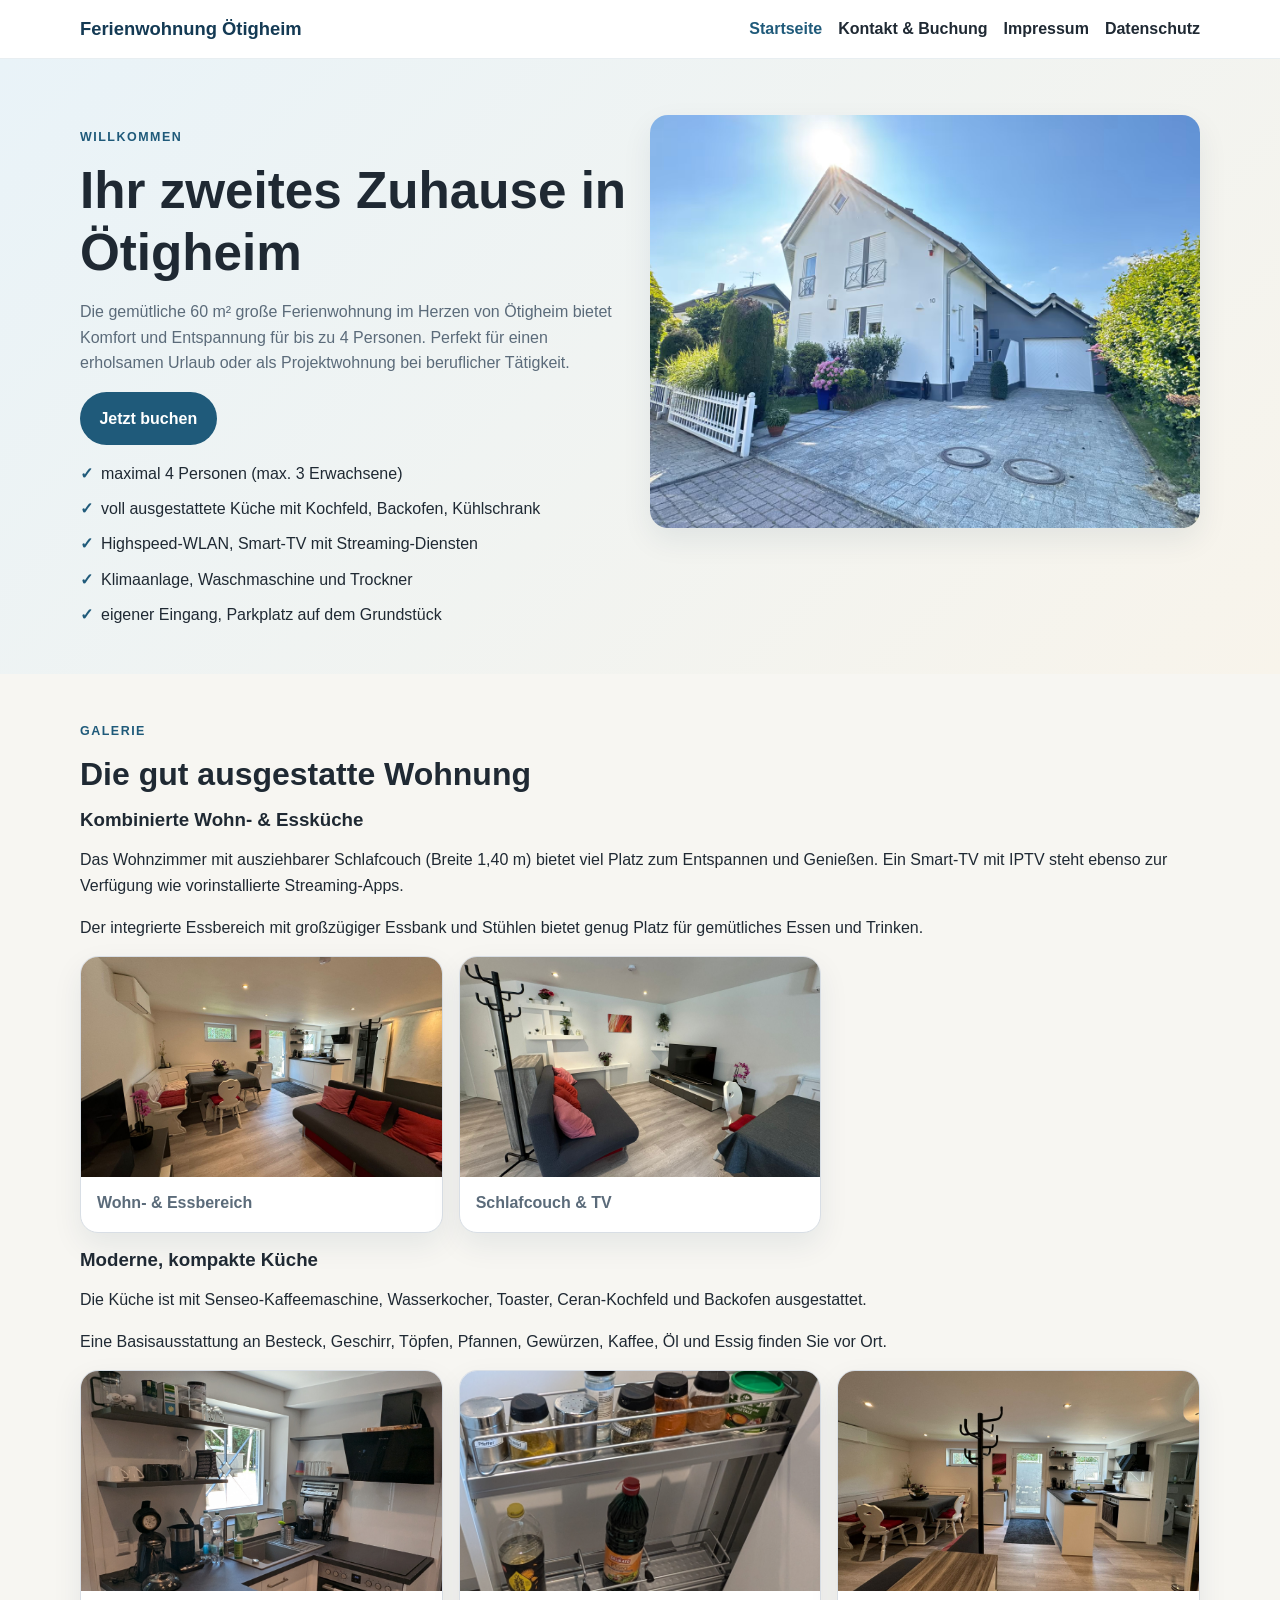
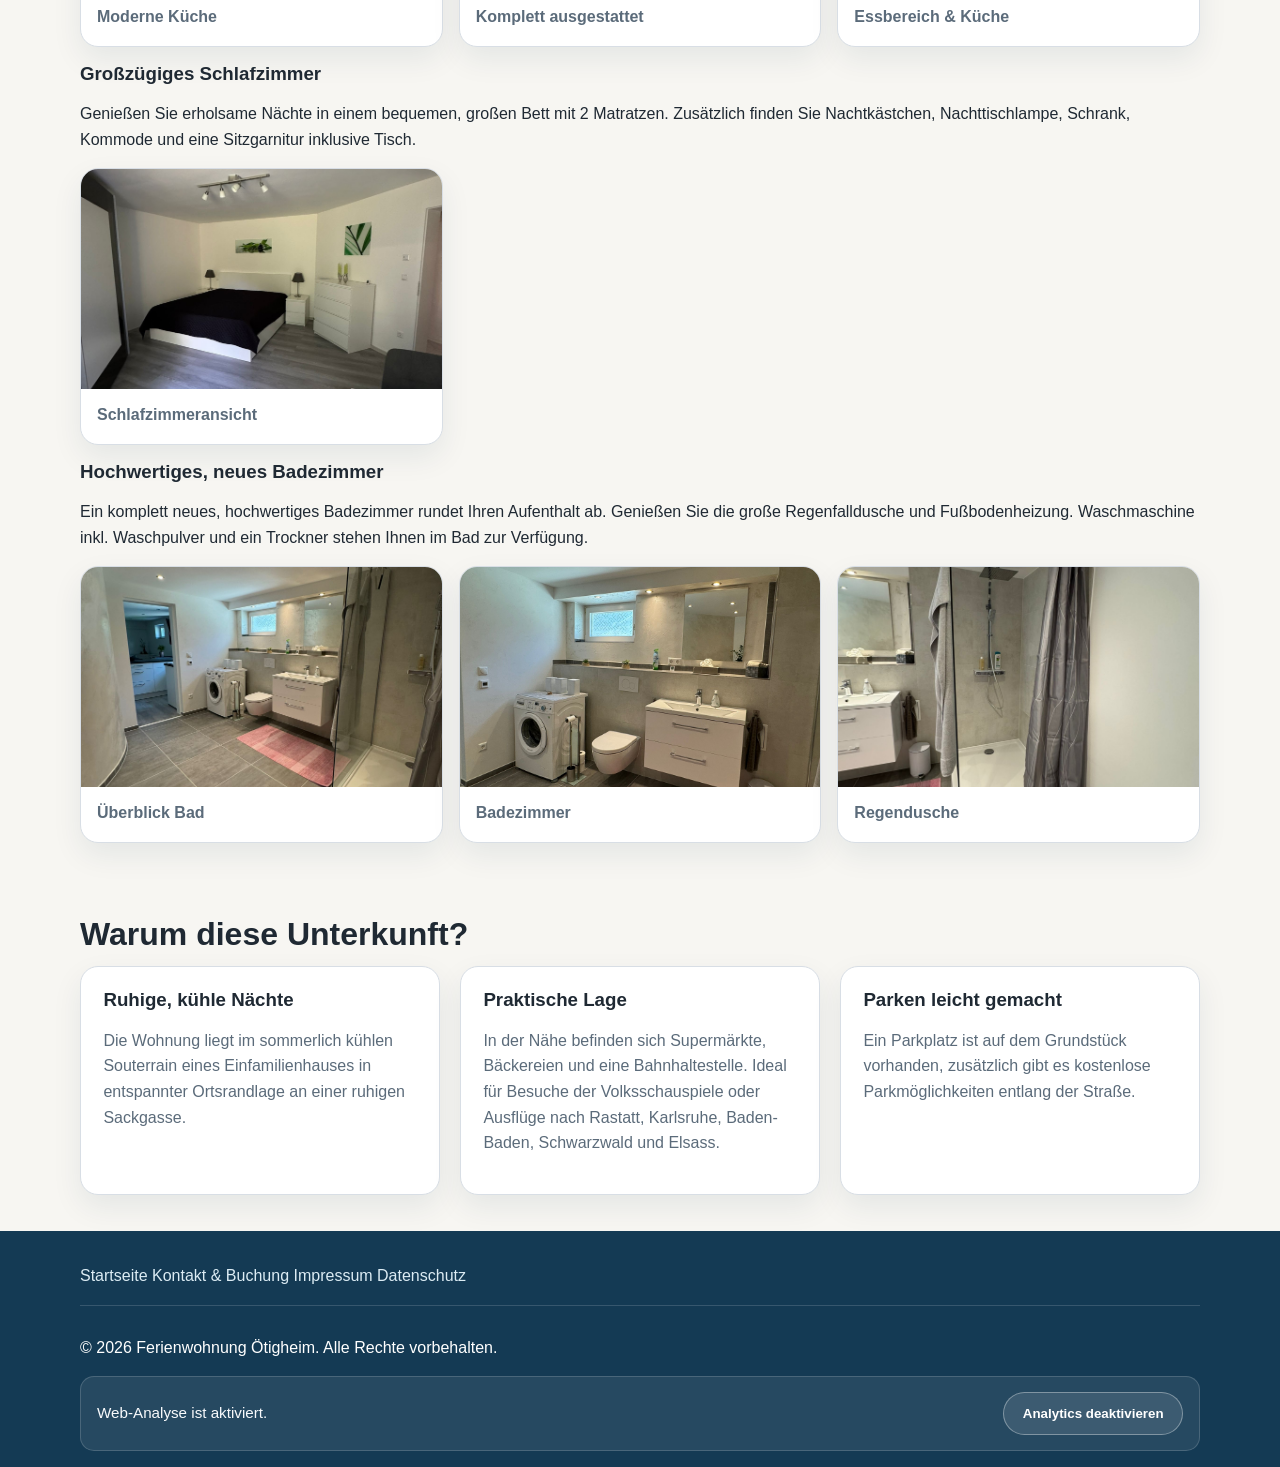
==== index.html @ c2149a6e "Umami EU URL" ====
<!doctype html>
<html lang="de">
<head>
  <meta charset="UTF-8" />
  <meta name="viewport" content="width=device-width, initial-scale=1.0" />
  <title>Ferienwohnung Ötigheim | Ihr zweites Zuhause</title>
  <meta name="description" content="Willkommen in der Ferienwohnung Ötigheim – ruhige, moderne Souterrain-Wohnung für bis zu 4 Personen mit Küche, WLAN, Smart-TV, Waschmaschine und Trockner." />
  <meta name="robots" content="index, follow" />
  <link rel="canonical" href="https://kreusem.github.io/fewo/" />
  <link rel="stylesheet" href="assets/css/style.css" />
</head>
<body>
  <header class="site-header">
    <div class="container nav-wrap">
      <a class="brand" href="index.html">Ferienwohnung Ötigheim</a>
      <button class="nav-toggle" type="button" aria-label="Menü öffnen" aria-expanded="false">☰</button>
      <nav class="site-nav">
        <a href="index.html" class="active">Startseite</a>
        <a href="kontakt-buchung.html">Kontakt & Buchung</a>
        <a href="impressum.html">Impressum</a>
        <a href="datenschutz.html">Datenschutz</a>
      </nav>
    </div>
  </header>

  <main>
    <section class="hero">
      <div class="container grid-2">
        <div>
          <p class="eyebrow">Willkommen</p>
          <h1>Ihr zweites Zuhause in Ötigheim</h1>
          <p class="lead">Die gemütliche 60 m² große Ferienwohnung im Herzen von Ötigheim bietet Komfort und Entspannung für bis zu 4 Personen. Perfekt für einen erholsamen Urlaub oder als Projektwohnung bei beruflicher Tätigkeit.</p>
          <p><a class="btn btn-primary" href="kontakt-buchung.html">Jetzt buchen</a></p>
          <ul class="feature-list">
            <li>maximal 4 Personen (max. 3 Erwachsene)</li>
            <li>voll ausgestattete Küche mit Kochfeld, Backofen, Kühlschrank</li>
            <li>Highspeed-WLAN, Smart-TV mit Streaming-Diensten</li>
            <li>Klimaanlage, Waschmaschine und Trockner</li>
            <li>eigener Eingang, Parkplatz auf dem Grundstück</li>
          </ul>
        </div>
        <div class="hero-visual">
          <img src="assets/img/Haus.jpeg" alt="Außenansicht der Ferienwohnung Ötigheim" />
        </div>
      </div>
    </section>

    <section class="section">
      <div class="container">
        <div class="section-heading">
          <p class="eyebrow">Galerie</p>
          <h2>Die gut ausgestatte Wohnung</h2>
        </div>

        <div class="gallery-block">
          <h3>Kombinierte Wohn- & Essküche</h3>
          <p>Das Wohnzimmer mit ausziehbarer Schlafcouch (Breite 1,40 m) bietet viel Platz zum Entspannen und Genießen. Ein Smart-TV mit IPTV steht ebenso zur Verfügung wie vorinstallierte Streaming-Apps.</p>
          <p>Der integrierte Essbereich mit großzügiger Essbank und Stühlen bietet genug Platz für gemütliches Essen und Trinken.</p>
          <div class="gallery-grid">
            <figure class="gallery-card"><img src="assets/img/Wohnzimmer_Kochecke_Überblick.jpg" alt="Wohnzimmer mit Kochnische und Essbereich" /><figcaption>Wohn- & Essbereich</figcaption></figure>
            <figure class="gallery-card"><img src="assets/img/Wonhzimmer_TV_Schlafcouch.jpg" alt="Wohnzimmer mit Schlafcouch und Smart-TV" /><figcaption>Schlafcouch & TV</figcaption></figure>
          </div>
        </div>

        <div class="gallery-block">
          <h3>Moderne, kompakte Küche</h3>
          <p>Die Küche ist mit Senseo-Kaffeemaschine, Wasserkocher, Toaster, Ceran-Kochfeld und Backofen ausgestattet. </p>
          <p>Eine Basisausstattung an Besteck, Geschirr, Töpfen, Pfannen, Gewürzen, Kaffee, Öl und Essig finden Sie vor Ort.</p>
          <div class="gallery-grid">
            <figure class="gallery-card"><img src="assets/img/Küche_Kaffeemaschine_Waschbecken.jpg" alt="Küche mit Kaffeemaschine und Spüle" /><figcaption>Moderne Küche</figcaption></figure>
            <figure class="gallery-card"><img src="assets/img/Küche_Ausstattung.jpg" alt="Küche mit vollständig ausgestatteten Geräten" /><figcaption>Komplett ausgestattet</figcaption></figure>
            <figure class="gallery-card"><img src="assets/img/Essbereich_Küche.jpg" alt="Essbereich neben der Küche" /><figcaption>Essbereich & Küche</figcaption></figure>
          </div>
        </div>

        <div class="gallery-block">
          <h3>Großzügiges Schlafzimmer</h3>
          <p>Genießen Sie erholsame Nächte in einem bequemen, großen Bett mit 2 Matratzen. Zusätzlich finden Sie Nachtkästchen, Nachttischlampe, Schrank, Kommode und eine Sitzgarnitur inklusive Tisch.</p>

          <div class="gallery-grid">
            <figure class="gallery-card"><img src="assets/img/Schlafzimmer_Doppelbett.jpg" alt="Schlafzimmer mit Sitzbereich" /><figcaption>Schlafzimmeransicht</figcaption></figure>
         </div>
        </div>

        <div class="gallery-block">
          <h3>Hochwertiges, neues Badezimmer</h3>
          <p>Ein komplett neues, hochwertiges Badezimmer rundet Ihren Aufenthalt ab. Genießen Sie die große Regenfalldusche und Fußbodenheizung. Waschmaschine inkl. Waschpulver und ein Trockner stehen Ihnen im Bad zur Verfügung.</p>
          <div class="gallery-grid">
            <figure class="gallery-card"><img src="assets/img/Bad_Überblick.jpg" alt="Badezimmer mit Waschbecken" /><figcaption>Überblick Bad</figcaption></figure>
            <figure class="gallery-card"><img src="assets/img/Bad_Waschmaschine_Toilette_Waschbecken.jpg" alt="Badezimmer Überblick mit Waschmaschine, Toilette und Waschbecken" /><figcaption>Badezimmer</figcaption></figure>
            <figure class="gallery-card"><img src="assets/img/Bad_Regendusche.jpg" alt="Badezimmer mit Regendusche" /><figcaption>Regendusche</figcaption></figure>
          </div>
        </div>

      </div>
    </section>

    <section class="section">
      <div class="container">
        <h2>Warum diese Unterkunft?</h2>
        <div class="grid-3">
          <div class="mini-card">
            <h3>Ruhige, kühle Nächte</h3>
            <p>Die Wohnung liegt im sommerlich kühlen Souterrain eines Einfamilienhauses in entspannter Ortsrandlage an einer ruhigen Sackgasse.</p>
          </div>
          <div class="mini-card">
            <h3>Praktische Lage</h3>
            <p>In der Nähe befinden sich Supermärkte, Bäckereien und eine Bahnhaltestelle. Ideal für Besuche der Volksschauspiele oder Ausflüge nach Rastatt, Karlsruhe, Baden-Baden, Schwarzwald und Elsass.</p>
          </div>
          <div class="mini-card">
            <h3>Parken leicht gemacht</h3>
            <p>Ein Parkplatz ist auf dem Grundstück vorhanden, zusätzlich gibt es kostenlose Parkmöglichkeiten entlang der Straße.</p>
          </div>
        </div>
      </div>
    </section>
  </main>

  <footer class="site-footer">
    <div class="container footer-grid">
      <div>
        <a href="index.html">Startseite</a>
        <a href="kontakt-buchung.html">Kontakt & Buchung</a>
        <a href="impressum.html">Impressum</a>
        <a href="datenschutz.html">Datenschutz</a>
      </div>
    </div>
    <div class="container footer-bottom">
      <p>© <span id="year"></span> Ferienwohnung Ötigheim. Alle Rechte vorbehalten.</p>
      <div class="analytics-banner" aria-live="polite">
        <span id="analyticsStatus">Web-Analyse ist aktiviert.</span>
        <button id="analyticsToggle" class="btn btn-secondary" type="button">Analytics deaktivieren</button>
      </div>
    </div>
  </footer>

  <script>
  (function(){
    if (!localStorage.getItem('disable-analytics')) {
      var s = document.createElement('script');
      s.defer = true;
      s.src = 'https://eu.umami.is/script.js';
      s.setAttribute('data-website-id','9b1ff5c5-32f0-4c4b-9297-1d6f45581b03');
      document.head.appendChild(s);
    }
    window.disableAnalytics = function(){ localStorage.setItem('disable-analytics','true'); location.reload(); };
    window.enableAnalytics = function(){ localStorage.removeItem('disable-analytics'); location.reload(); };
  })();
  </script>

  <script src="assets/js/main.js" defer></script>
</body>
</html>
---- assets/css/style.css ----
:root {
  --bg: #f7f6f2;
  --surface: #ffffff;
  --primary: #1f5a7a;
  --primary-dark: #143a54;
  --accent: #d8a95f;
  --text: #1f2933;
  --muted: #5b6b7a;
  --border: #d8dee5;
  --shadow: 0 12px 30px rgba(18, 52, 78, 0.08);
  --radius: 18px;
}

* { box-sizing: border-box; }
html { scroll-behavior: smooth; }
body {
  margin: 0;
  font-family: Arial, Helvetica, sans-serif;
  color: var(--text);
  background: var(--bg);
  line-height: 1.6;
}
a { color: var(--primary); text-decoration: none; }
a:hover { text-decoration: underline; }
img { max-width: 100%; display: block; }
.container {
  width: min(1120px, calc(100% - 2rem));
  margin: 0 auto;
}
.site-header {
  position: sticky;
  top: 0;
  z-index: 20;
  background: rgba(255,255,255,0.96);
  backdrop-filter: blur(12px);
  border-bottom: 1px solid rgba(31, 90, 122, 0.1);
}
.nav-wrap {
  display: flex;
  align-items: center;
  justify-content: space-between;
  padding: 0.9rem 0;
  gap: 1rem;
}
.brand {
  font-size: 1.15rem;
  font-weight: 700;
  color: var(--primary-dark);
}
.site-nav {
  display: flex;
  gap: 1rem;
  flex-wrap: wrap;
}
.site-nav a {
  color: var(--text);
  font-weight: 600;
}
.site-nav a.active,
.site-nav a:hover { color: var(--primary); }
.nav-toggle {
  display: none;
  border: none;
  background: var(--primary);
  color: white;
  border-radius: 10px;
  padding: 0.45rem 0.8rem;
}
.hero {
  padding: 3.5rem 0 2.3rem;
  background: linear-gradient(135deg, #e9f3f8, #f8f4eb);
}
.hero-small {
  padding: 2.5rem 0 1rem;
  background: linear-gradient(135deg, #e8f2f7, #f8f6ef);
}
.eyebrow {
  text-transform: uppercase;
  letter-spacing: 0.12em;
  font-size: 0.78rem;
  color: var(--primary);
  font-weight: 700;
}
h1, h2, h3 { line-height: 1.2; margin: 0 0 0.8rem; }
h1 { font-size: clamp(2rem, 4vw, 3.5rem); }
h2 { font-size: clamp(1.5rem, 3vw, 2rem); }
.hero .lead,
.hero-small .lead,
.content-card p,
.card p,
.mini-card p { color: var(--muted); }
.grid-2,
.grid-3 { display: grid; gap: 1.25rem; }
.grid-2 { grid-template-columns: repeat(2, minmax(0, 1fr)); }
.grid-3 { grid-template-columns: repeat(3, minmax(0, 1fr)); }
.section { padding: 2.25rem 0; }
.section-light { background: #fff; }
.card,
.mini-card,
.content-card {
  background: var(--surface);
  border: 1px solid var(--border);
  border-radius: var(--radius);
  box-shadow: var(--shadow);
  padding: 1.4rem;
}
.hero-visual {
  display: grid;
  gap: 1rem;
}
.hero-visual img {
  border-radius: var(--radius);
  box-shadow: var(--shadow);
}
.section-heading {
  margin-bottom: 1rem;
}
.gallery-block {
  margin-top: 1rem;
}
.gallery-grid {
  display: grid;
  grid-template-columns: repeat(3, minmax(0, 1fr));
  gap: 1rem;
}
.gallery-card {
  margin: 0;
  background: #fff;
  border: 1px solid var(--border);
  border-radius: var(--radius);
  overflow: hidden;
  box-shadow: var(--shadow);
}
.gallery-card img {
  width: 100%;
  height: 220px;
  object-fit: cover;
  cursor: zoom-in;
  transition: transform 0.25s ease;
}
.gallery-card img:hover {
  transform: scale(1.02);
}
.gallery-card figcaption {
  padding: 0.8rem 1rem 1rem;
  color: var(--muted);
  font-weight: 700;
}
.lightbox-overlay {
  position: fixed;
  inset: 0;
  display: none;
  align-items: center;
  justify-content: center;
  background: rgba(0, 0, 0, 0.75);
  padding: 1.5rem;
  z-index: 1000;
}
.lightbox-overlay.open {
  display: flex;
}
.lightbox-content {
  position: relative;
  max-width: min(1120px, 100%);
  width: 100%;
  max-height: 90vh;
  overflow: hidden;
  border-radius: 20px;
  background: #111;
  box-shadow: 0 32px 80px rgba(0, 0, 0, 0.35);
}
.lightbox-content img {
  width: 100%;
  height: auto;
  display: block;
  max-height: calc(90vh - 80px);
  object-fit: contain;
  background: #111;
}
.lightbox-caption {
  margin: 0;
  padding: 1rem 1.25rem 1.5rem;
  color: #f3f4f6;
  font-size: 0.95rem;
  background: rgba(0, 0, 0, 0.3);
}
.lightbox-close {
  position: absolute;
  top: 1rem;
  right: 1rem;
  width: 2.5rem;
  height: 2.5rem;
  border: none;
  border-radius: 999px;
  background: rgba(255, 255, 255, 0.15);
  color: #fff;
  font-size: 1.5rem;
  line-height: 1;
  cursor: pointer;
}
.lightbox-close:hover {
  background: rgba(255, 255, 255, 0.3);
}
.lightbox-nav {
  position: absolute;
  top: 50%;
  transform: translateY(-50%);
  width: 3rem;
  height: 3rem;
  border: none;
  border-radius: 999px;
  background: rgba(255, 255, 255, 0.16);
  color: #fff;
  font-size: 1.3rem;
  cursor: pointer;
  display: grid;
  place-items: center;
}
.lightbox-nav:hover {
  background: rgba(255, 255, 255, 0.3);
}
.lightbox-prev {
  left: 1rem;
}
.lightbox-next {
  right: 1rem;
}
@media (max-width: 640px) {
  .lightbox-prev,
  .lightbox-next {
    width: 2.5rem;
    height: 2.5rem;
    font-size: 1.1rem;
  }
}
.btn {
  display: inline-flex;
  align-items: center;
  justify-content: center;
  border-radius: 999px;
  padding: 0.8rem 1.15rem;
  font-weight: 700;
  border: 1px solid transparent;
  cursor: pointer;
}
.btn-primary {
  background: var(--primary);
  color: white;
}
.btn-primary:hover { background: var(--primary-dark); text-decoration: none; }
.btn-secondary {
  background: rgba(255, 255, 255, 0.1);
  color: #fff;
  border: 1px solid rgba(255,255,255,0.35);
}
.btn-secondary:hover {
  background: rgba(255, 255, 255, 0.18);
}
.analytics-banner {
  margin-top: 1rem;
  padding: 0.95rem 1rem;
  background: rgba(255, 255, 255, 0.08);
  border: 1px solid rgba(255,255,255,0.16);
  border-radius: 14px;
  display: flex;
  flex-wrap: wrap;
  align-items: center;
  gap: 0.75rem;
  font-size: 0.95rem;
  color: #f8fafc;
}
.analytics-banner span { flex: 1 1 220px; min-width: 0; }
@media (max-width: 680px) {
  .analytics-banner { flex-direction: column; align-items: stretch; }
}
.check-list {
  padding-left: 1.1rem;
  margin: 1rem 0 0;
}
.check-list li { margin-bottom: 0.4rem; }
.feature-list { list-style: none; padding: 0; margin: 1rem 0 0; }
.feature-list li { margin-bottom: 0.6rem; }
.feature-list li::before {
  content: "✓";
  color: var(--primary);
  font-weight: bold;
  margin-right: 0.5rem;
}
.contact-card { background: #f8fbfd; }
.contact-form { display: grid; gap: 0.75rem; }
.contact-form button { margin: 0; }
.form-field { display: grid; gap: 0.4rem; }
.form-field label { font-weight: 700; }
.consent-field { display: flex; align-items: center; }
.consent-label { display: flex; align-items: center; gap: 12px; font-weight: 400; width: 100%; }
/* Ensure checkbox sizing overrides the generic .form-field input width */
.consent-label input[type="checkbox"] { margin: 0; width: 18px; height: 18px; flex: 0 0 auto; }
/* Allow the label text to wrap so it remains visible on narrow viewports */
.consent-label span { display: block; flex: 1 1 auto; white-space: normal; overflow: visible; text-overflow: clip; }
.form-field input,
.form-field textarea {
  width: 100%;
  padding: 0.9rem 1rem;
  border-radius: 12px;
  border: 1px solid var(--border);
  font: inherit;
}
.form-field input:focus,
.form-field textarea:focus { outline: 2px solid rgba(31, 90, 122, 0.25); border-color: var(--primary); }
.form-note { color: var(--muted); font-size: 0.92rem; margin: 0; }
.form-status { min-height: 1.5rem; font-weight: 700; }
.form-status.success { color: #166534; }
.form-status.error { color: #b91c1c; }
.site-footer {
  background: var(--primary-dark);
  color: #fff;
  padding: 2rem 0 1rem;
}
.footer-grid {
  display: grid;
  grid-template-columns: 1.8fr 1fr;
  gap: 1rem;
}
.site-footer a { color: #dcecf4; }
.footer-bottom {
  margin-top: 1rem;
  padding-top: 0.8rem;
  border-top: 1px solid rgba(255,255,255,0.15);
}
.narrow { max-width: 760px; }
@media (max-width: 820px) {
  .grid-2,
  .grid-3,
  .footer-grid,
  .gallery-grid { grid-template-columns: 1fr; }
  .site-nav {
    position: absolute;
    top: 100%;
    right: 1rem;
    left: 1rem;
    flex-direction: column;
    background: white;
    border: 1px solid var(--border);
    border-radius: 14px;
    padding: 1rem;
    box-shadow: var(--shadow);
    display: none;
  }
  .site-nav.open { display: flex; }
  .nav-toggle { display: inline-flex; }
}
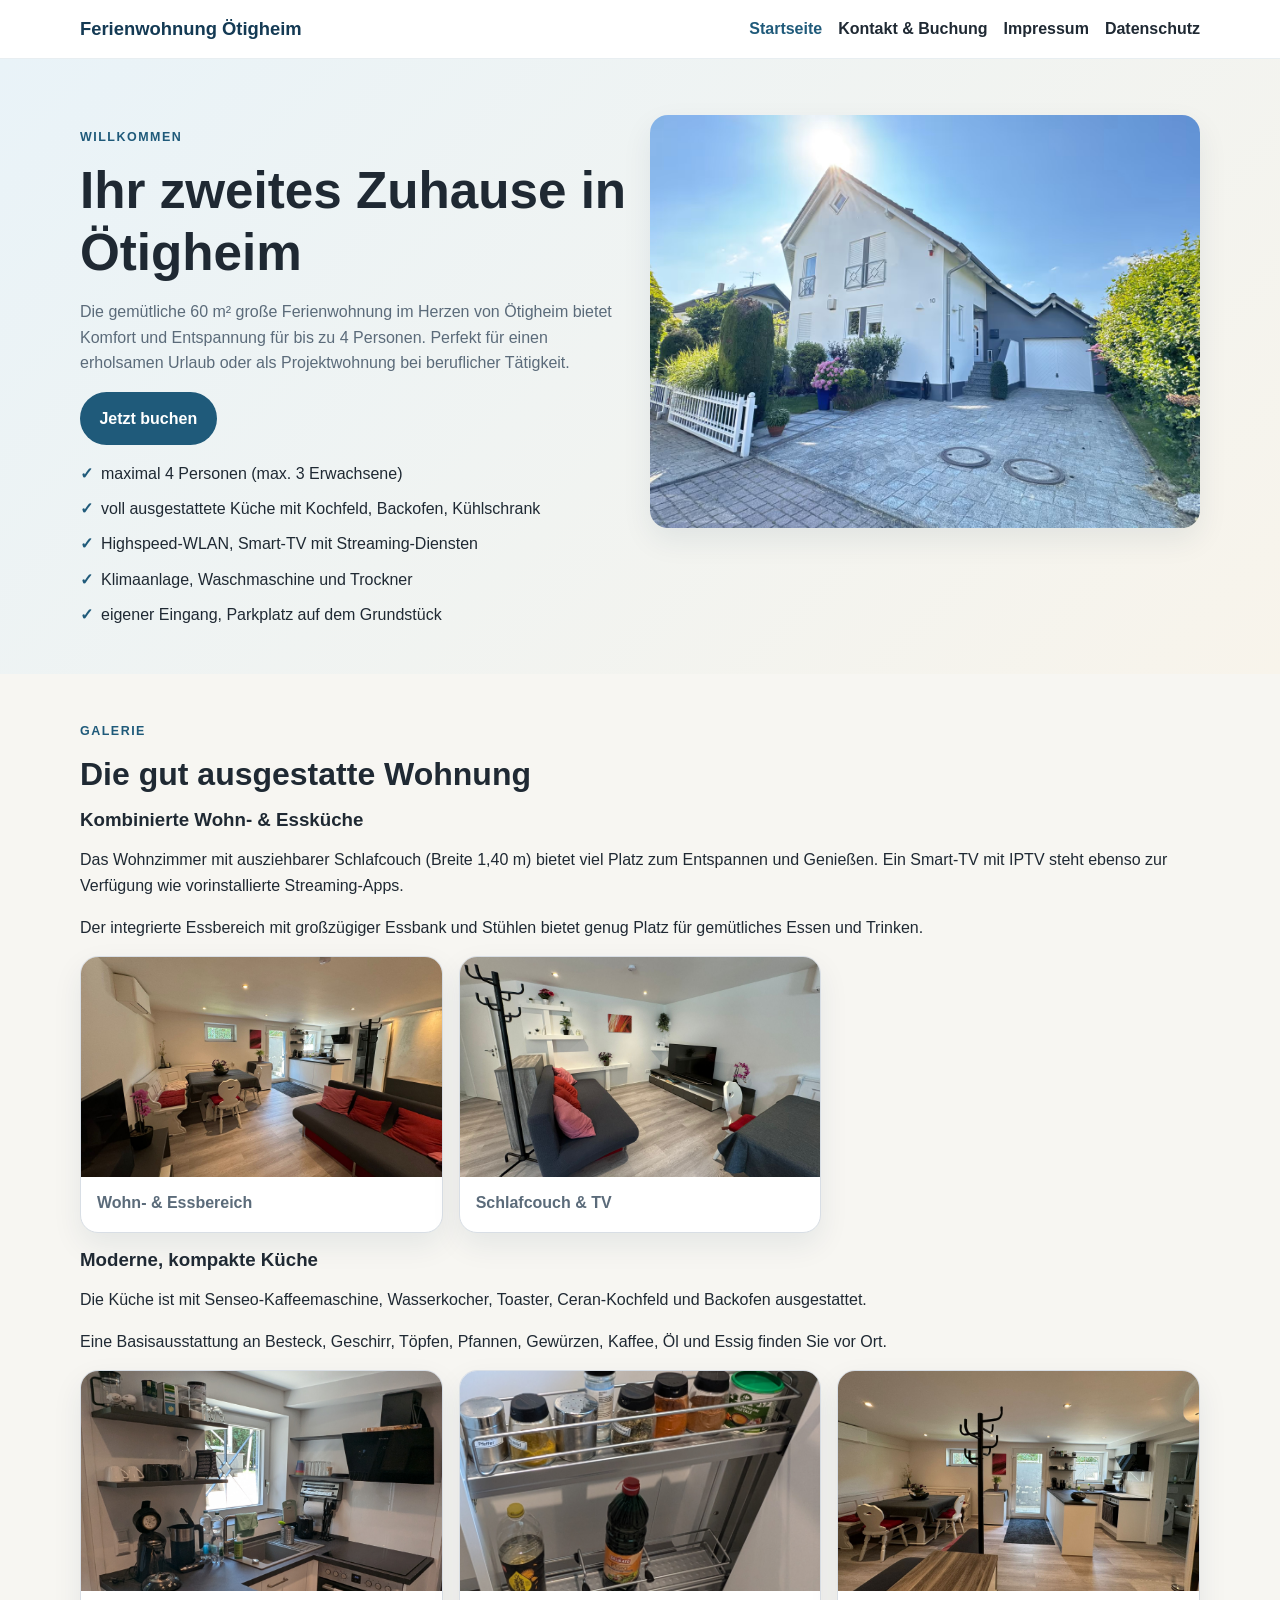
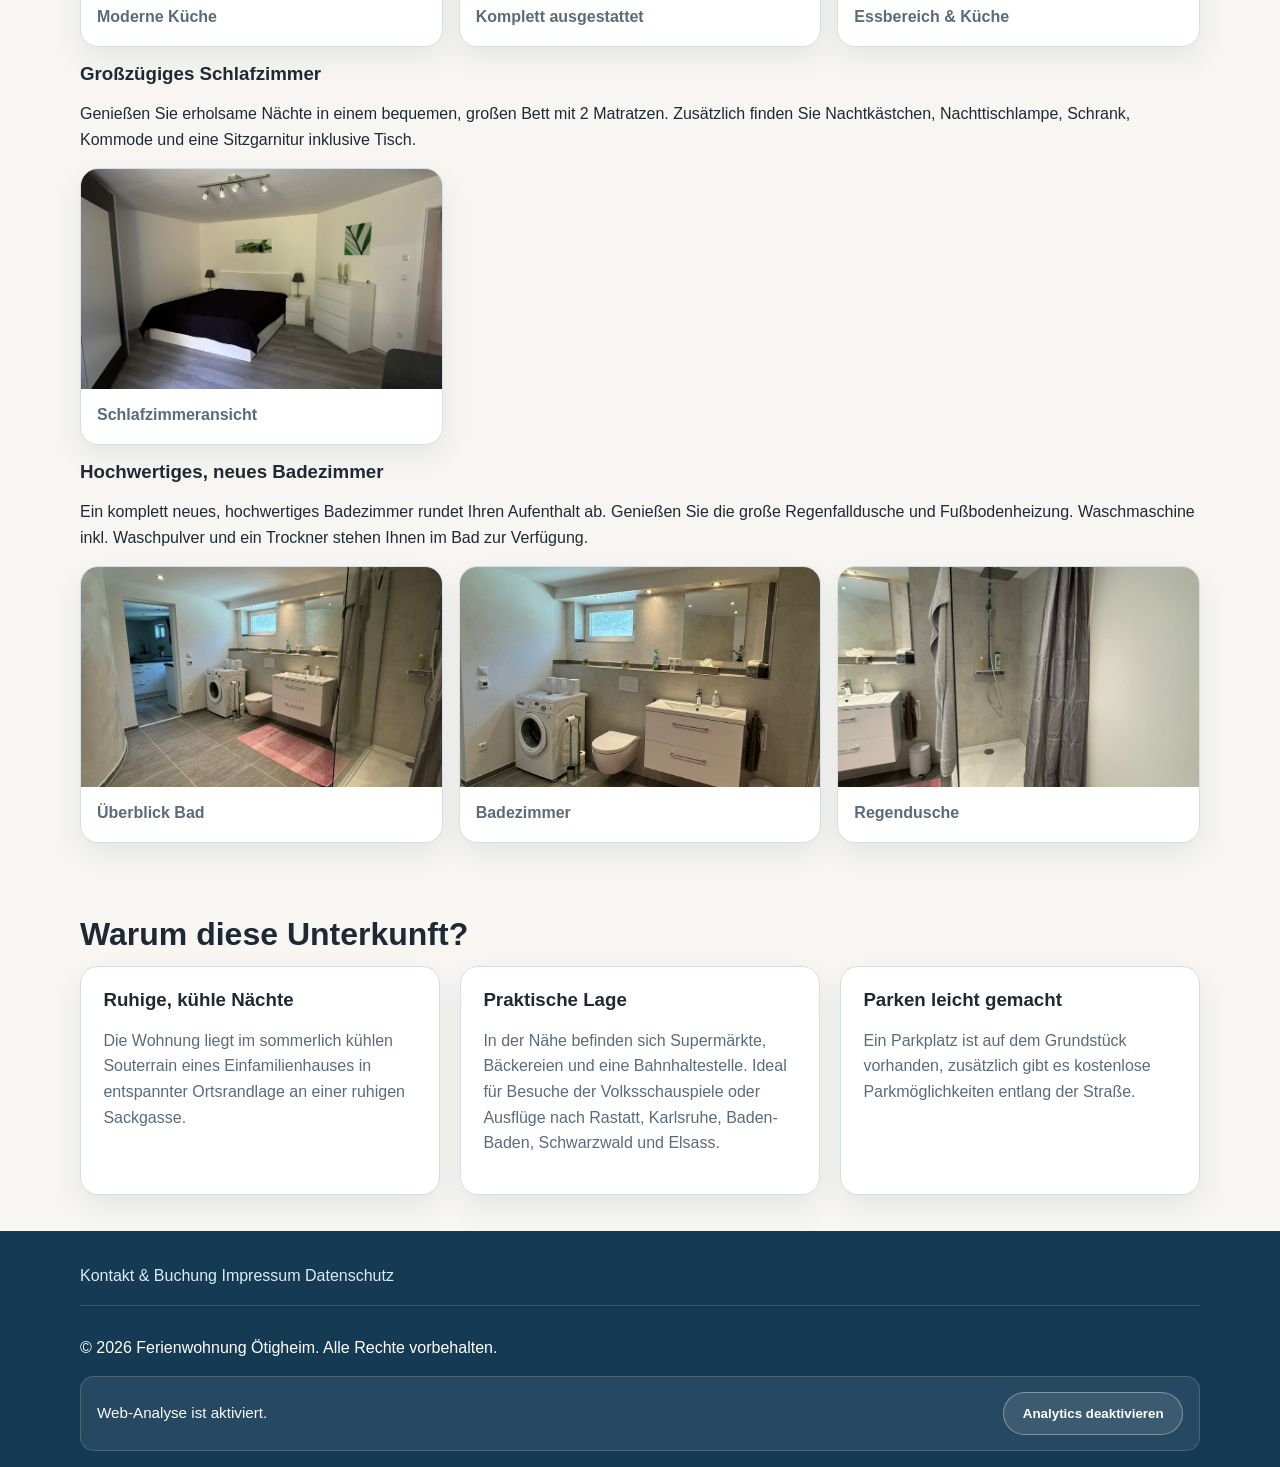
==== commit afc9f7c8: "Remove current page link from footer navigation" ====
--- a/index.html
+++ b/index.html
@@ -119,7 +119,6 @@
   <footer class="site-footer">
     <div class="container footer-grid">
       <div>
-        <a href="index.html">Startseite</a>
         <a href="kontakt-buchung.html">Kontakt & Buchung</a>
         <a href="impressum.html">Impressum</a>
         <a href="datenschutz.html">Datenschutz</a>
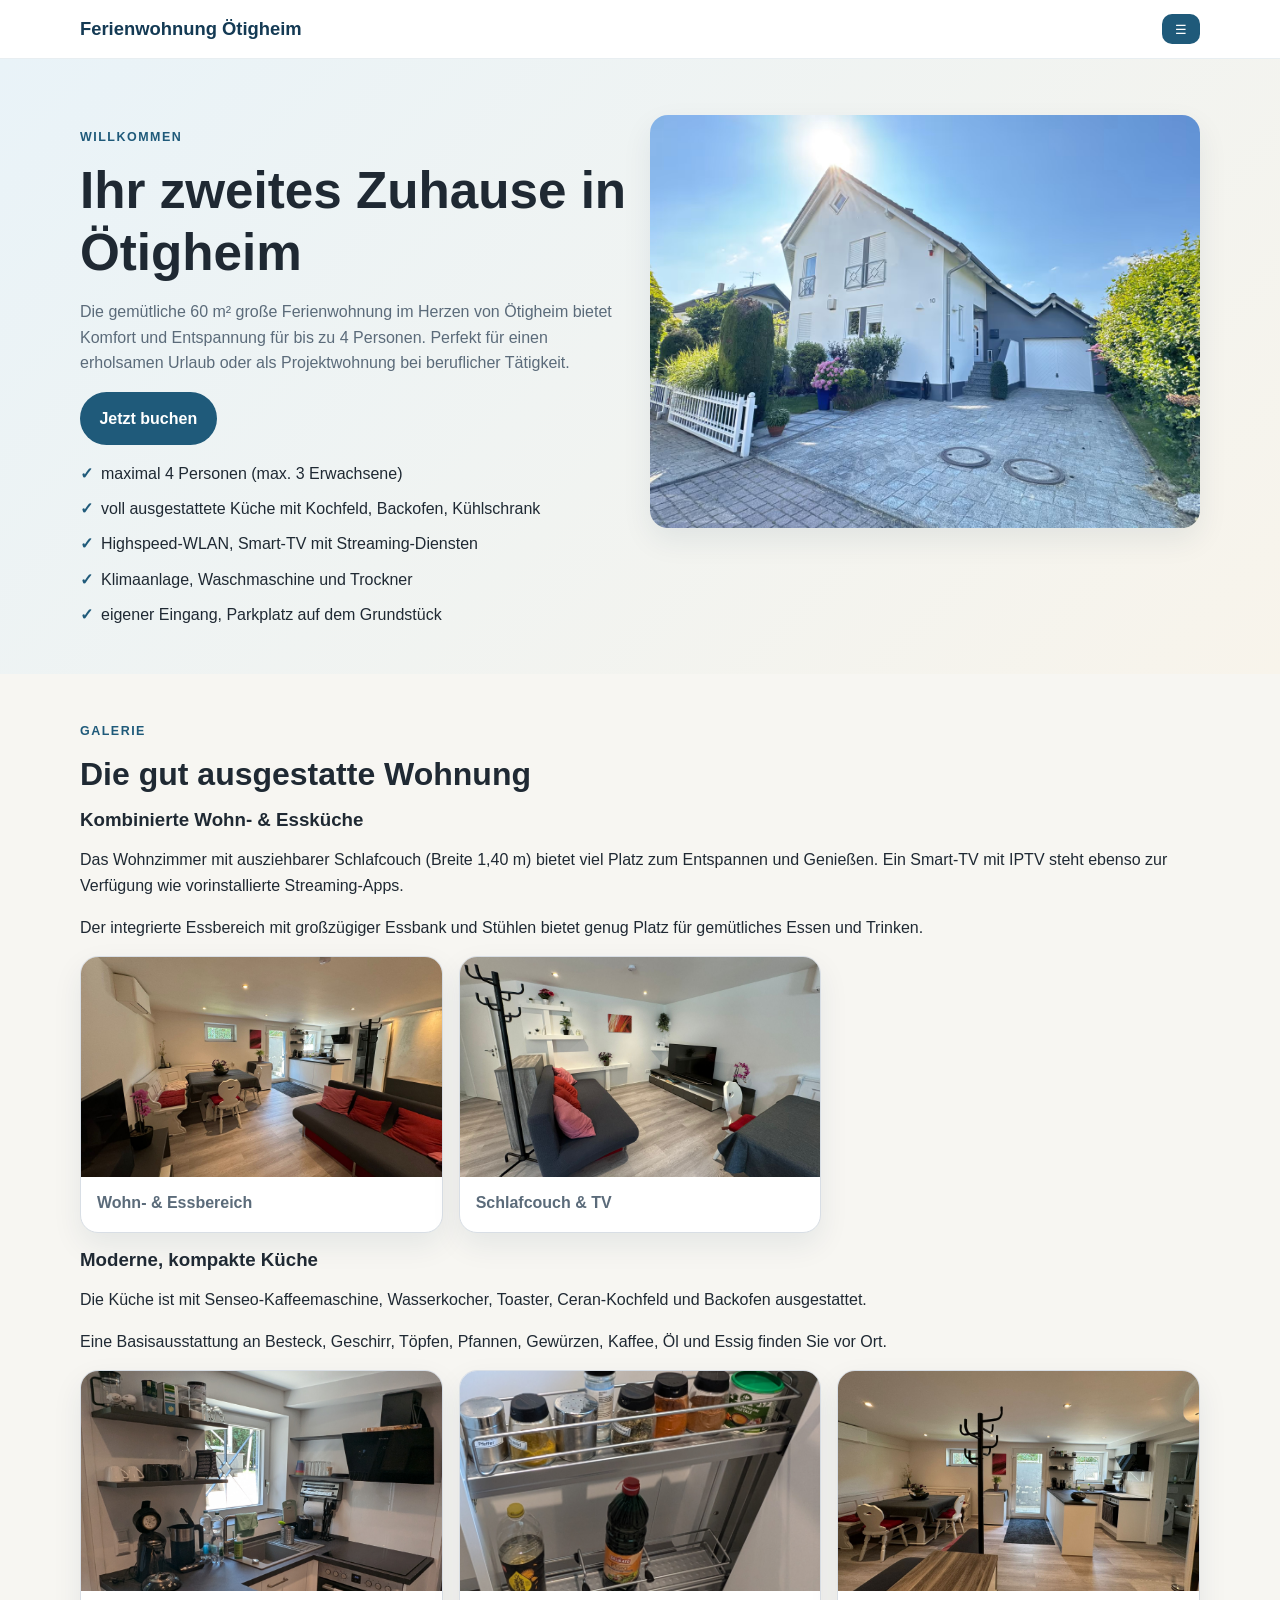
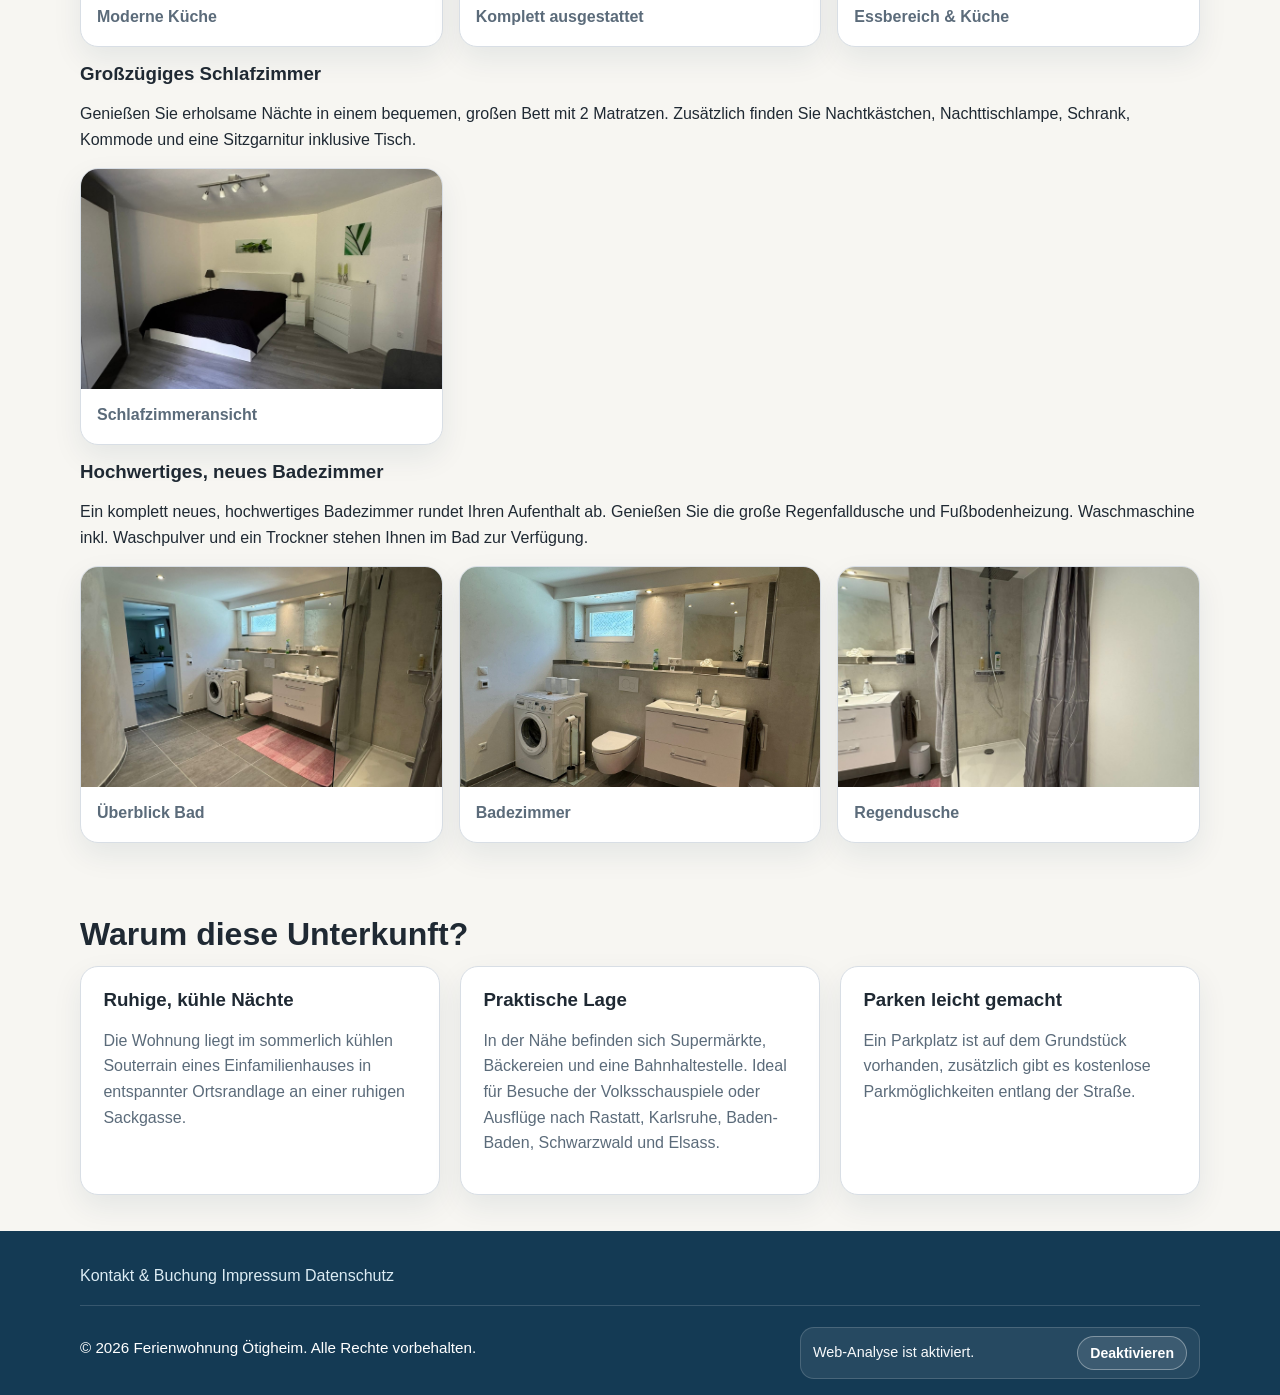
==== commit 2a3c6dc6: "Analytics Button angepasst" ====
--- a/index.html
+++ b/index.html
@@ -7,6 +7,7 @@
   <meta name="description" content="Willkommen in der Ferienwohnung Ötigheim – ruhige, moderne Souterrain-Wohnung für bis zu 4 Personen mit Küche, WLAN, Smart-TV, Waschmaschine und Trockner." />
   <meta name="robots" content="index, follow" />
   <link rel="canonical" href="https://kreusem.github.io/fewo/" />
+  <link rel="icon" href="favicon.svg" type="image/svg+xml" />
   <link rel="stylesheet" href="assets/css/style.css" />
 </head>
 <body>
@@ -128,7 +129,7 @@
       <p>© <span id="year"></span> Ferienwohnung Ötigheim. Alle Rechte vorbehalten.</p>
       <div class="analytics-banner" aria-live="polite">
         <span id="analyticsStatus">Web-Analyse ist aktiviert.</span>
-        <button id="analyticsToggle" class="btn btn-secondary" type="button">Analytics deaktivieren</button>
+        <button id="analyticsToggle" class="btn btn-secondary" type="button">Deaktivieren</button>
       </div>
     </div>
   </footer>
--- a/assets/css/style.css
+++ b/assets/css/style.css
@@ -257,21 +257,42 @@
   background: rgba(255, 255, 255, 0.18);
 }
 .analytics-banner {
-  margin-top: 1rem;
-  padding: 0.95rem 1rem;
+  margin-top: 0.5rem;
+  padding: 0.5rem 0.75rem;
   background: rgba(255, 255, 255, 0.08);
   border: 1px solid rgba(255,255,255,0.16);
   border-radius: 14px;
   display: flex;
-  flex-wrap: wrap;
-  align-items: center;
-  gap: 0.75rem;
-  font-size: 0.95rem;
+  flex-wrap: nowrap;
+  align-items: center;
+  gap: 0.4rem;
+  font-size: 0.9rem;
   color: #f8fafc;
-}
-.analytics-banner span { flex: 1 1 220px; min-width: 0; }
+  flex: 1 1 auto;
+  min-width: 220px;
+  max-width: 400px;
+}
+.analytics-banner span { flex: 1 1 220px; min-width: 0; line-height: 1.2; }
+.analytics-banner button {
+  padding: 0.5rem 0.75rem;
+  font-size: 0.88rem;
+  white-space: nowrap;
+}
 @media (max-width: 680px) {
-  .analytics-banner { flex-direction: column; align-items: stretch; }
+  .analytics-banner {
+    flex-direction: row;
+    align-items: center;
+    justify-content: space-between;
+    flex-wrap: wrap;
+    width: 100%;
+  }
+  .analytics-banner span {
+    flex: 1 1 0;
+    min-width: 0;
+  }
+  .analytics-banner button {
+    flex: 0 0 auto;
+  }
 }
 .check-list {
   padding-left: 1.1rem;
@@ -323,9 +344,18 @@
 }
 .site-footer a { color: #dcecf4; }
 .footer-bottom {
+  display: flex;
+  align-items: center;
+  justify-content: space-between;
+  gap: 0.75rem;
   margin-top: 1rem;
   padding-top: 0.8rem;
   border-top: 1px solid rgba(255,255,255,0.15);
+}
+.footer-bottom p {
+  margin: 0;
+  white-space: nowrap;
+  font-size: 0.95rem;
 }
 .narrow { max-width: 760px; }
 @media (max-width: 820px) {
@@ -333,6 +363,19 @@
   .grid-3,
   .footer-grid,
   .gallery-grid { grid-template-columns: 1fr; }
+  .footer-bottom {
+    flex-direction: column;
+    align-items: stretch;
+  }
+  .footer-bottom p {
+    width: 100%;
+    white-space: normal;
+  }
+  .analytics-banner {
+    max-width: none;
+    width: 100%;
+  }
+}
   .site-nav {
     position: absolute;
     top: 100%;
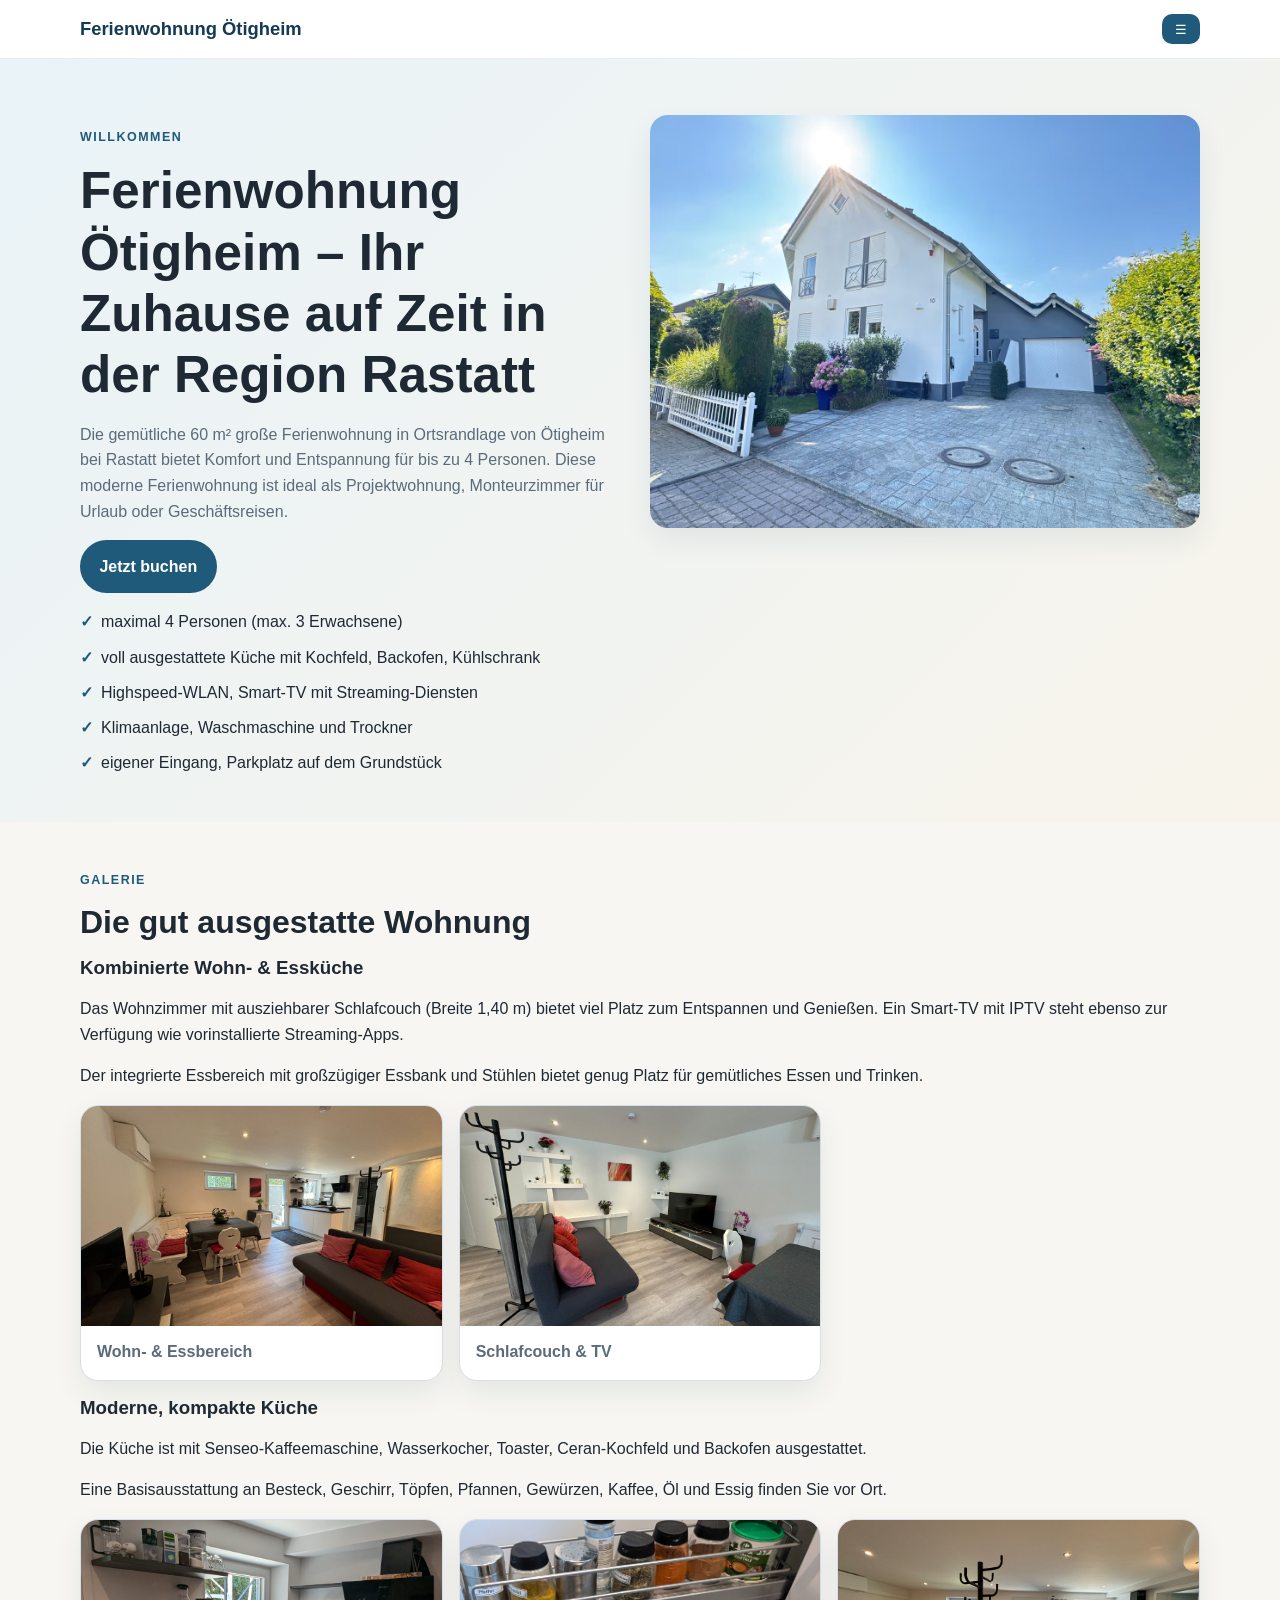
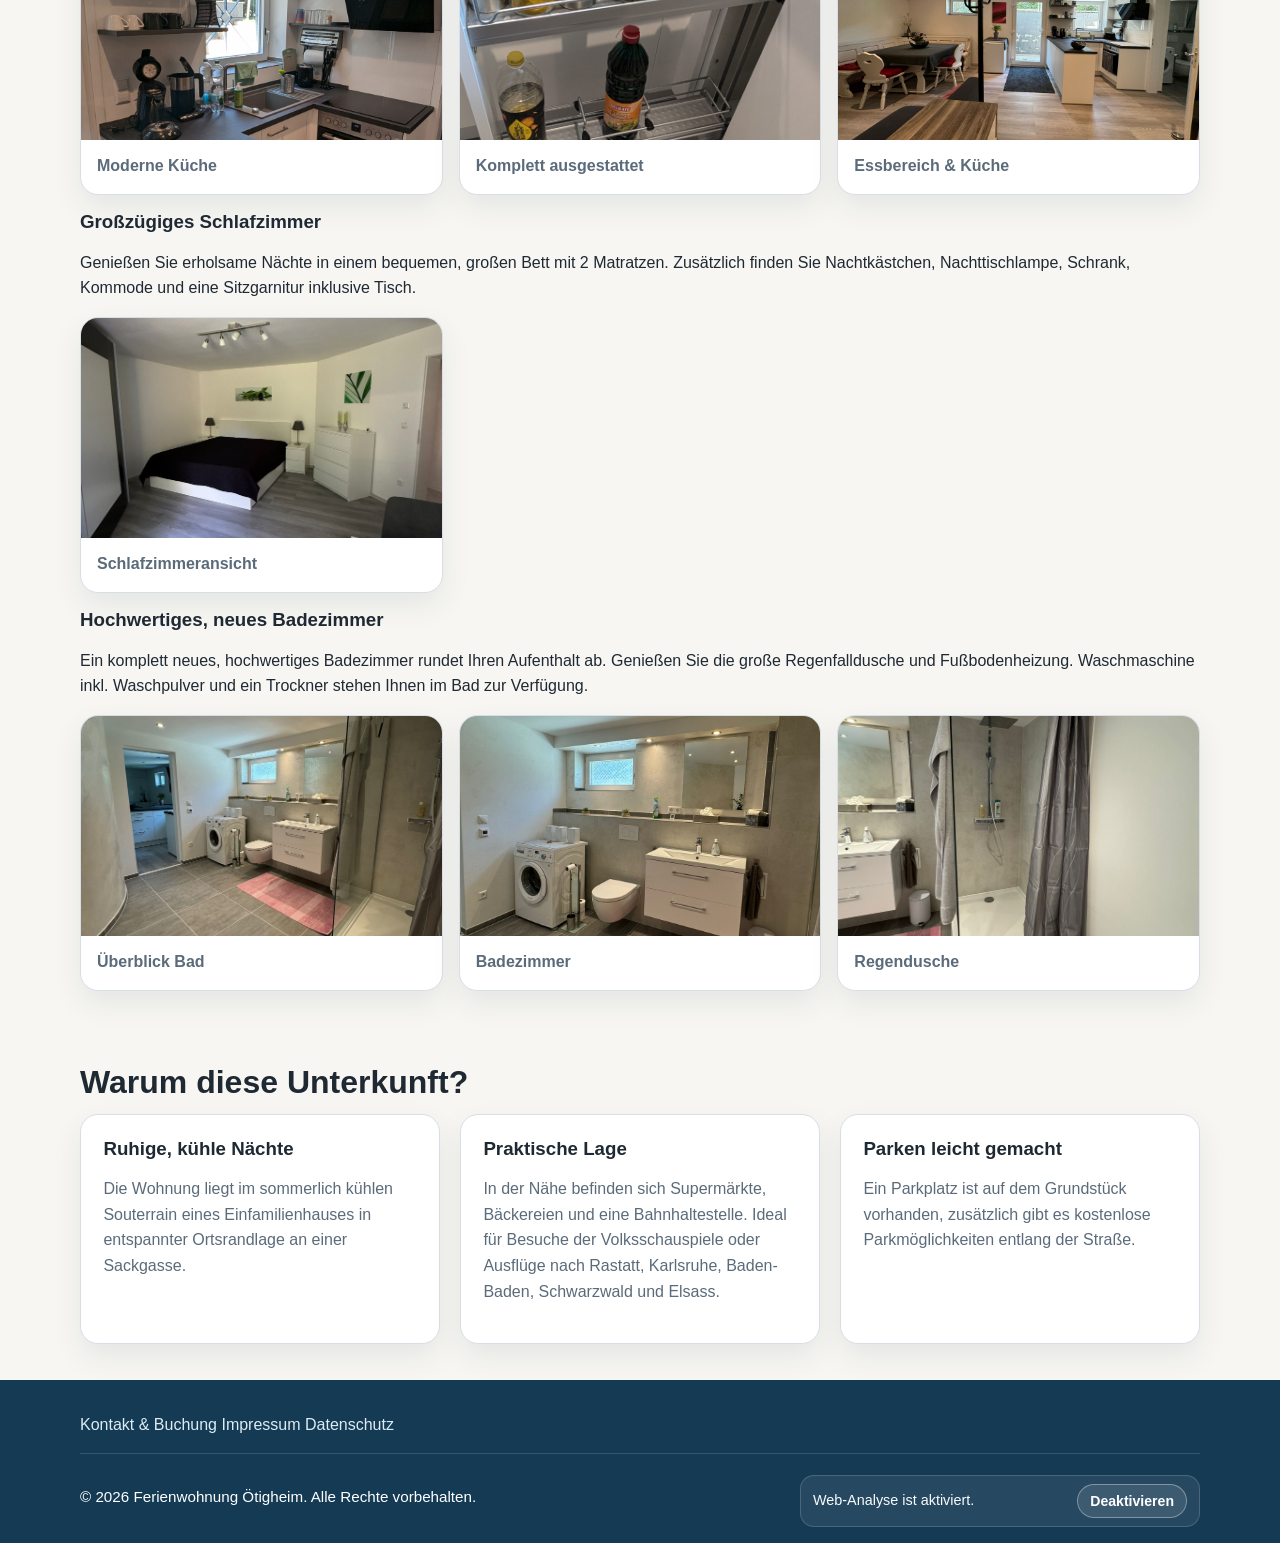
==== commit 16add84a: "SEO optimised + robots + sitemap" ====
--- a/index.html
+++ b/index.html
@@ -3,10 +3,15 @@
 <head>
   <meta charset="UTF-8" />
   <meta name="viewport" content="width=device-width, initial-scale=1.0" />
-  <title>Ferienwohnung Ötigheim | Ihr zweites Zuhause</title>
-  <meta name="description" content="Willkommen in der Ferienwohnung Ötigheim – ruhige, moderne Souterrain-Wohnung für bis zu 4 Personen mit Küche, WLAN, Smart-TV, Waschmaschine und Trockner." />
+  <title>Ferienwohnung Ötigheim – Moderne Unterkunft bei Rastatt | Fewo Oetigheim</title>
+  <meta name="description" content="Gemütliche Ferienwohnung in Ötigheim bei Rastatt. Moderne Ausstattung, ruhige Lage, schnelle Buchung. Ideal für Urlaub, Geschäftsreisen und Monteure." />
+  <meta property="og:title" content="Ferienwohnung Ötigheim – Moderne Unterkunft bei Rastatt" />
+  <meta property="og:description" content="Gemütliche Ferienwohnung in Ötigheim. Moderne Ausstattung, ruhige Lage, schnelle Buchung." />
+  <meta property="og:image" content="https://www.fewo-oetigheim.de/bilder/wohnung.jpg" />
+  <meta property="og:url" content="https://www.fewo-oetigheim.de" />
+  <meta property="og:type" content="website" />
   <meta name="robots" content="index, follow" />
-  <link rel="canonical" href="https://kreusem.github.io/fewo/" />
+  <link rel="canonical" href="https://www.fewo-oetigheim.de/" />
   <link rel="icon" href="favicon.svg" type="image/svg+xml" />
   <link rel="stylesheet" href="assets/css/style.css" />
 </head>
@@ -29,8 +34,8 @@
       <div class="container grid-2">
         <div>
           <p class="eyebrow">Willkommen</p>
-          <h1>Ihr zweites Zuhause in Ötigheim</h1>
-          <p class="lead">Die gemütliche 60 m² große Ferienwohnung im Herzen von Ötigheim bietet Komfort und Entspannung für bis zu 4 Personen. Perfekt für einen erholsamen Urlaub oder als Projektwohnung bei beruflicher Tätigkeit.</p>
+          <h1>Ferienwohnung Ötigheim – Ihr Zuhause auf Zeit in der Region Rastatt</h1>
+          <p class="lead">Die gemütliche 60 m² große Ferienwohnung in Ortsrandlage von Ötigheim bei Rastatt bietet Komfort und Entspannung für bis zu 4 Personen. Diese moderne Ferienwohnung ist ideal als Projektwohnung, Monteurzimmer für Urlaub oder Geschäftsreisen.</p>
           <p><a class="btn btn-primary" href="kontakt-buchung.html">Jetzt buchen</a></p>
           <ul class="feature-list">
             <li>maximal 4 Personen (max. 3 Erwachsene)</li>
@@ -102,7 +107,7 @@
         <div class="grid-3">
           <div class="mini-card">
             <h3>Ruhige, kühle Nächte</h3>
-            <p>Die Wohnung liegt im sommerlich kühlen Souterrain eines Einfamilienhauses in entspannter Ortsrandlage an einer ruhigen Sackgasse.</p>
+            <p>Die Wohnung liegt im sommerlich kühlen Souterrain eines Einfamilienhauses in entspannter Ortsrandlage an einer Sackgasse.</p>
           </div>
           <div class="mini-card">
             <h3>Praktische Lage</h3>
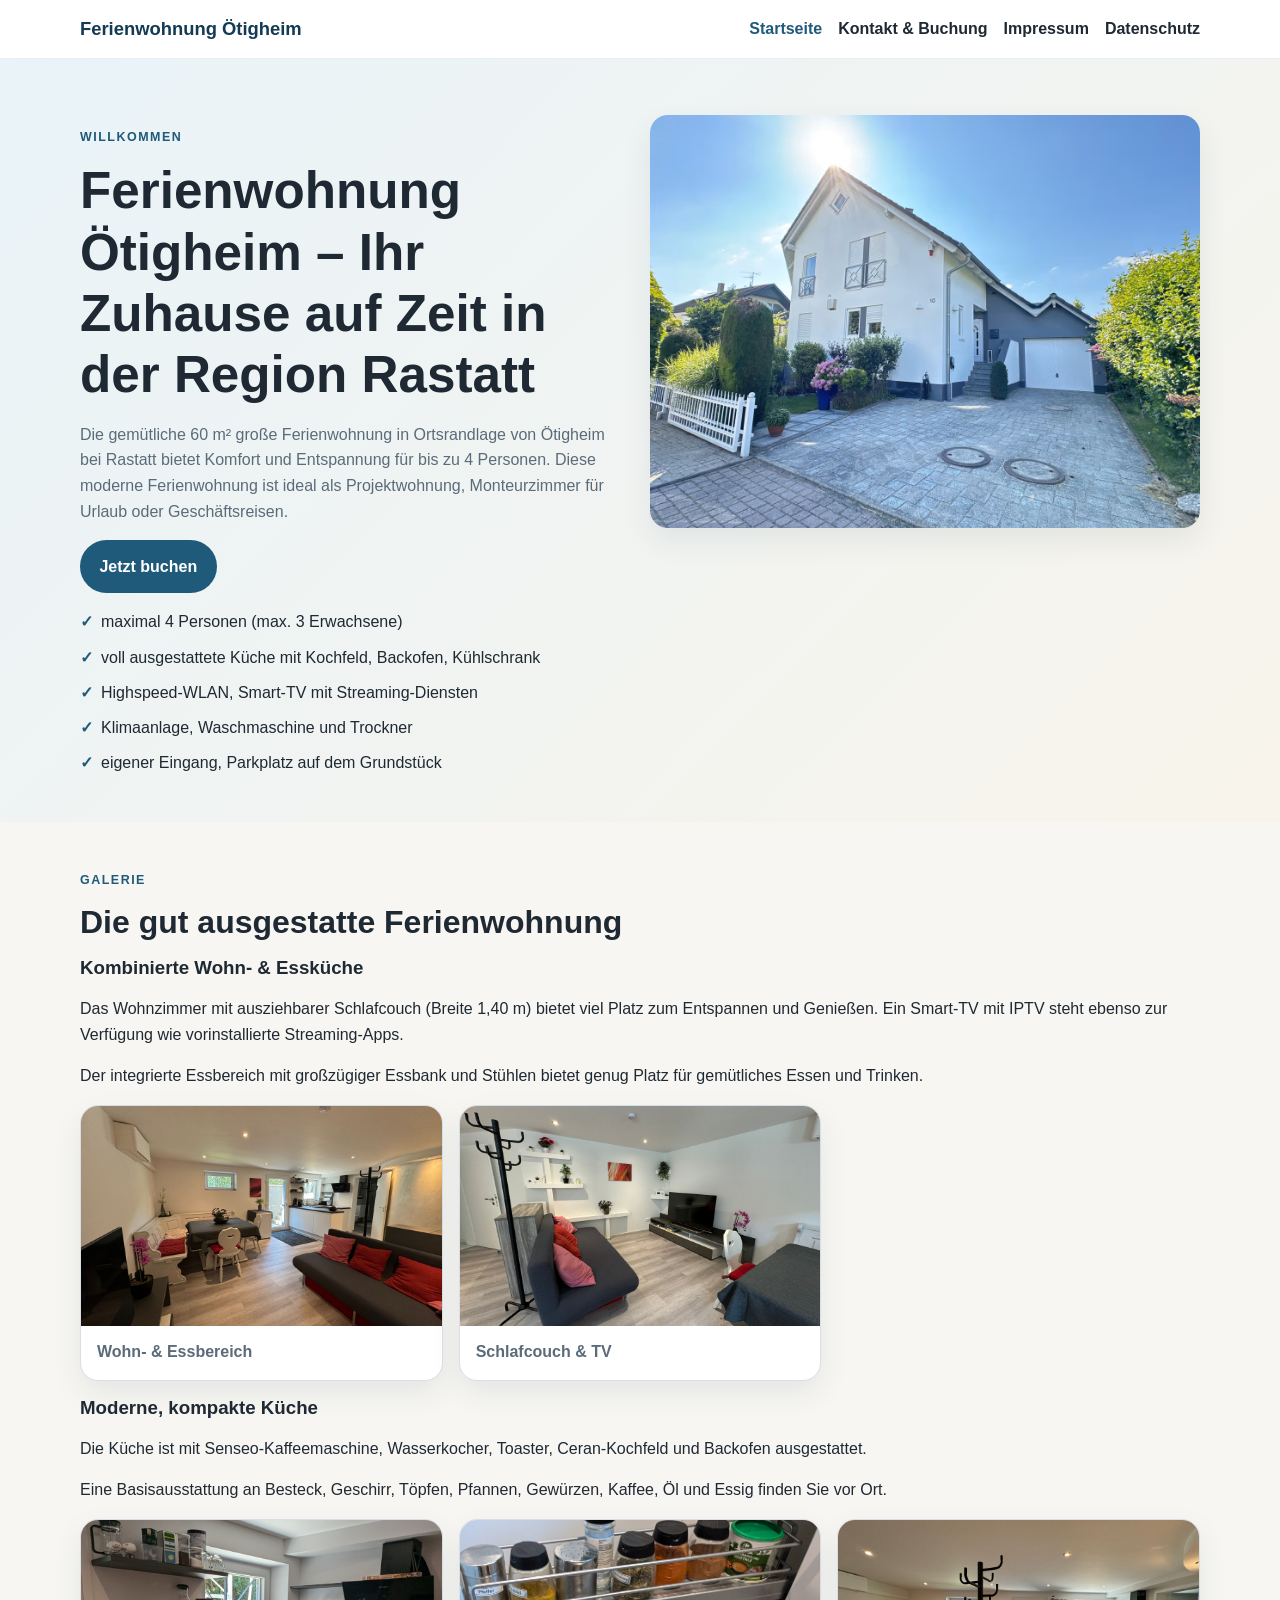
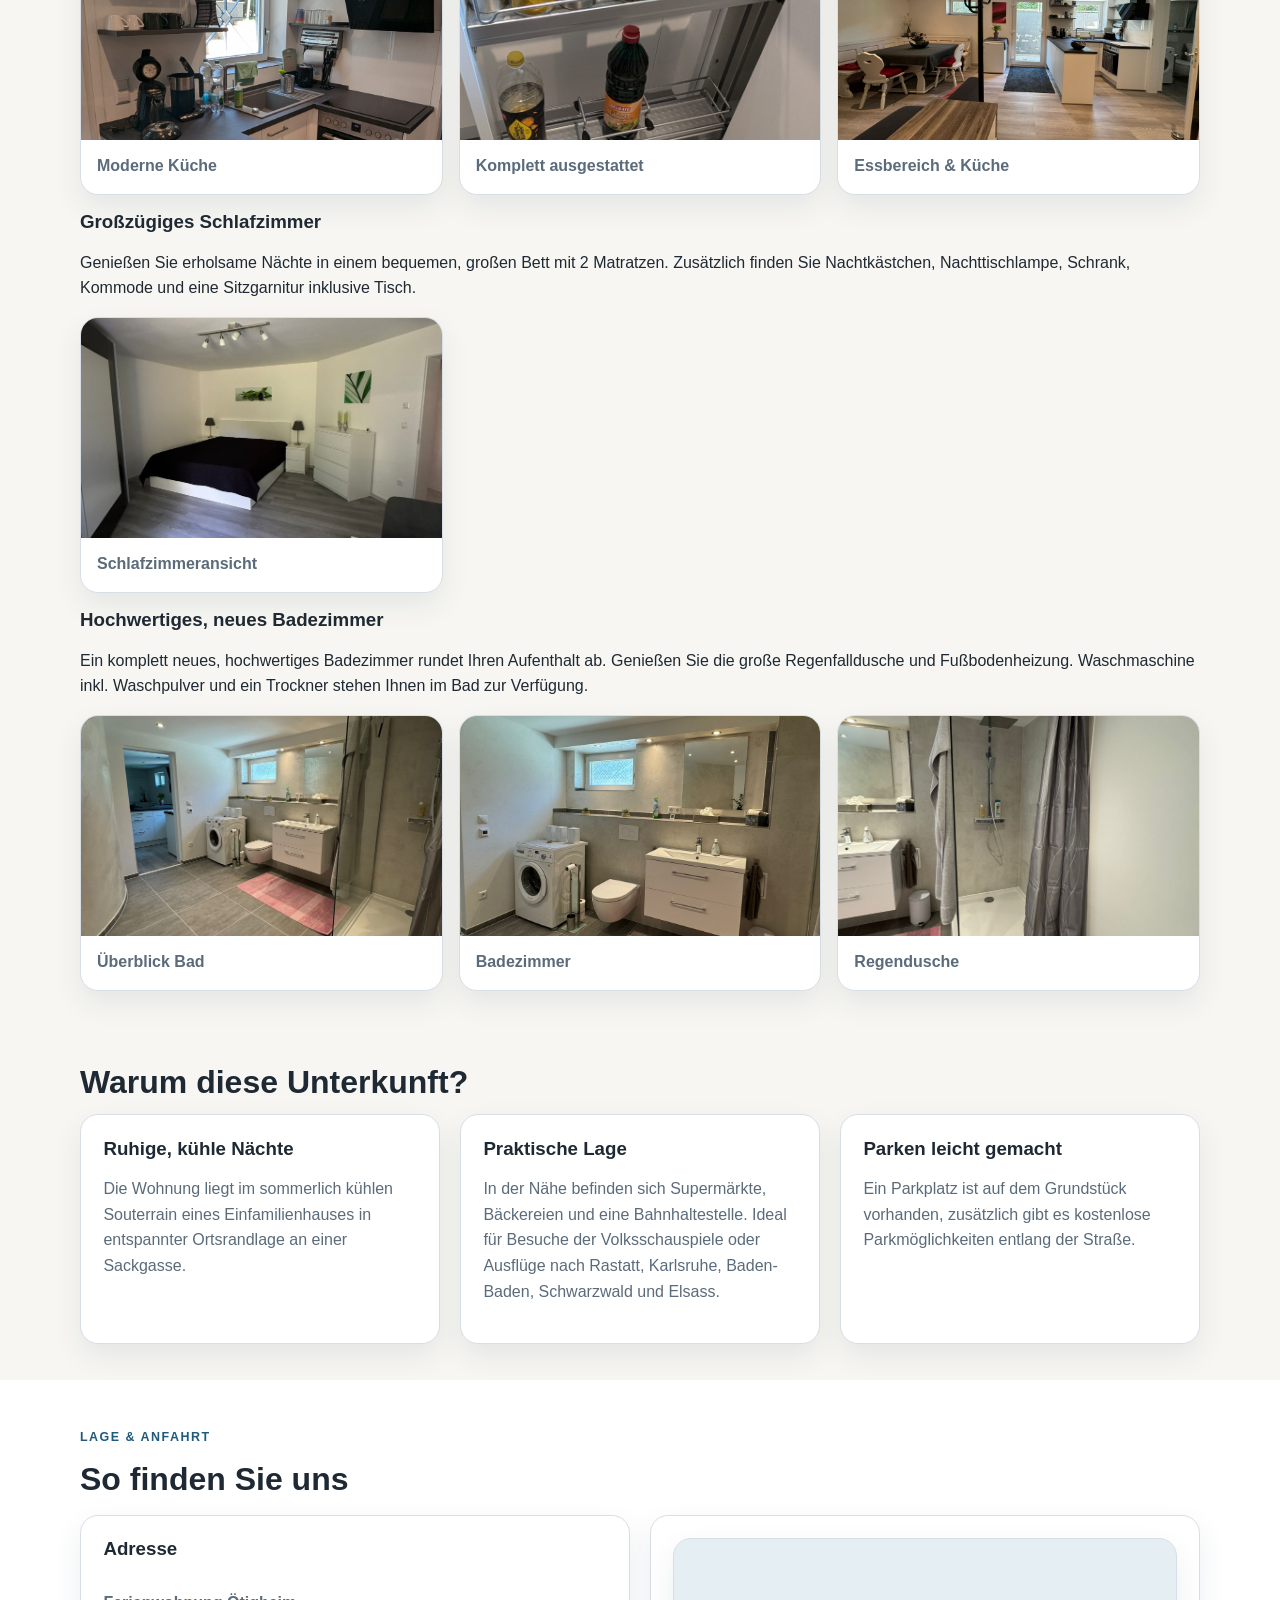
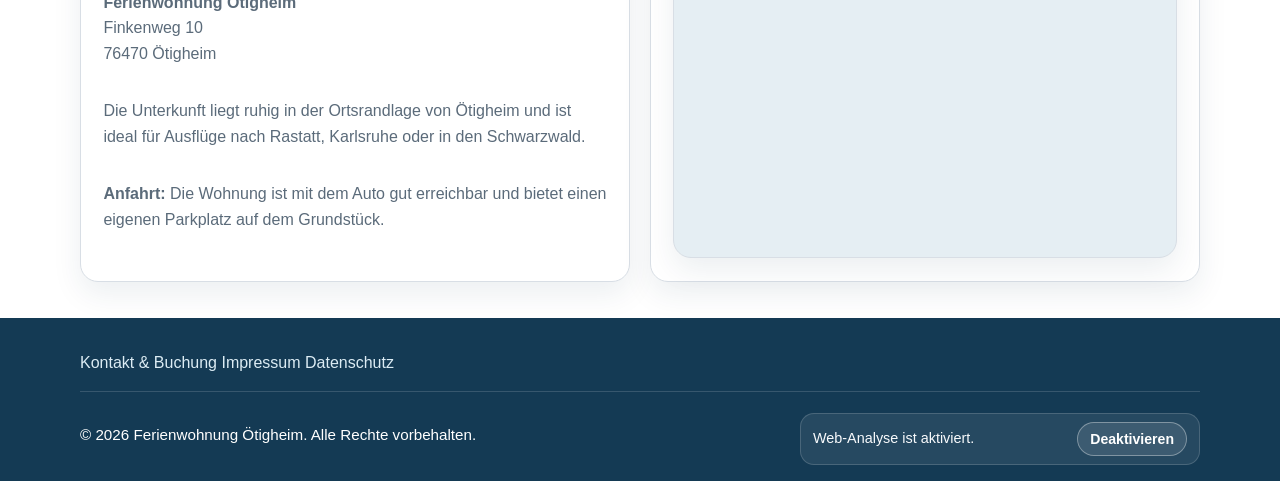
==== commit fab949ec: "Map added" ====
--- a/index.html
+++ b/index.html
@@ -46,7 +46,7 @@
           </ul>
         </div>
         <div class="hero-visual">
-          <img src="assets/img/Haus.jpeg" alt="Außenansicht der Ferienwohnung Ötigheim" />
+          <img src="assets/img/Haus.jpeg" alt="Außenansicht der Ferienwohnung Ötigheim, ein modernes Einfamilienhaus mit hellem Außenanstrich und begrüntem Grundstück in ruhiger Ortsrandlage bei Rastatt, freundlich und einladend" />
         </div>
       </div>
     </section>
@@ -55,7 +55,7 @@
       <div class="container">
         <div class="section-heading">
           <p class="eyebrow">Galerie</p>
-          <h2>Die gut ausgestatte Wohnung</h2>
+          <h2>Die gut ausgestatte Ferienwohnung</h2>
         </div>
 
         <div class="gallery-block">
@@ -120,6 +120,34 @@
         </div>
       </div>
     </section>
+
+    <section class="section section-light">
+      <div class="container">
+        <div class="section-heading">
+          <p class="eyebrow">Lage & Anfahrt</p>
+          <h2>So finden Sie uns</h2>
+        </div>
+        <div class="grid-2 location-layout">
+          <div class="content-card">
+            <h3>Adresse</h3>
+            <p><strong>Ferienwohnung Ötigheim</strong><br />Finkenweg 10<br />76470 Ötigheim</p>
+            <p>Die Unterkunft liegt ruhig in der Ortsrandlage von Ötigheim und ist ideal für Ausflüge nach Rastatt, Karlsruhe oder in den Schwarzwald.</p>
+            <p><strong>Anfahrt:</strong> Die Wohnung ist mit dem Auto gut erreichbar und bietet einen eigenen Parkplatz auf dem Grundstück.</p>
+          </div>
+          <div class="content-card">
+            <iframe
+              id="map"
+              class="map-card"
+              title="Karte zur Lage der Ferienwohnung"
+              loading="lazy"
+              referrerpolicy="strict-origin-when-cross-origin"
+              src="https://www.openstreetmap.org/export/embed.html?bbox=8.2370%2C48.8910%2C8.2460%2C48.9000&amp;layer=mapnik&amp;marker=48.895599164041016%2C8.241834649451734"
+              aria-label="Karte zur Lage der Ferienwohnung"
+            ></iframe>
+          </div>
+        </div>
+      </div>
+    </section>
   </main>
 
   <footer class="site-footer">
--- a/assets/css/style.css
+++ b/assets/css/style.css
@@ -95,6 +95,25 @@
 .grid-3 { grid-template-columns: repeat(3, minmax(0, 1fr)); }
 .section { padding: 2.25rem 0; }
 .section-light { background: #fff; }
+.location-layout {
+  align-items: stretch;
+}
+.location-layout > .content-card {
+  display: flex;
+  flex-direction: column;
+  justify-content: flex-start;
+  height: 100%;
+}
+.map-card {
+  width: 100%;
+  height: 100%;
+  min-height: 320px;
+  border-radius: 18px;
+  overflow: hidden;
+  border: 1px solid var(--border);
+  box-shadow: var(--shadow);
+  background: #e5eef3;
+}
 .card,
 .mini-card,
 .content-card {
@@ -111,6 +130,12 @@
 .hero-visual img {
   border-radius: var(--radius);
   box-shadow: var(--shadow);
+  cursor: zoom-in;
+  transition: transform 0.2s ease, box-shadow 0.2s ease;
+}
+.hero-visual img:hover {
+  transform: scale(1.01);
+  box-shadow: 0 16px 36px rgba(18, 52, 78, 0.16);
 }
 .section-heading {
   margin-bottom: 1rem;
@@ -376,12 +401,14 @@
     width: 100%;
   }
 }
+@media (max-width: 767px) {
   .site-nav {
     position: absolute;
     top: 100%;
     right: 1rem;
     left: 1rem;
     flex-direction: column;
+    align-items: flex-start;
     background: white;
     border: 1px solid var(--border);
     border-radius: 14px;
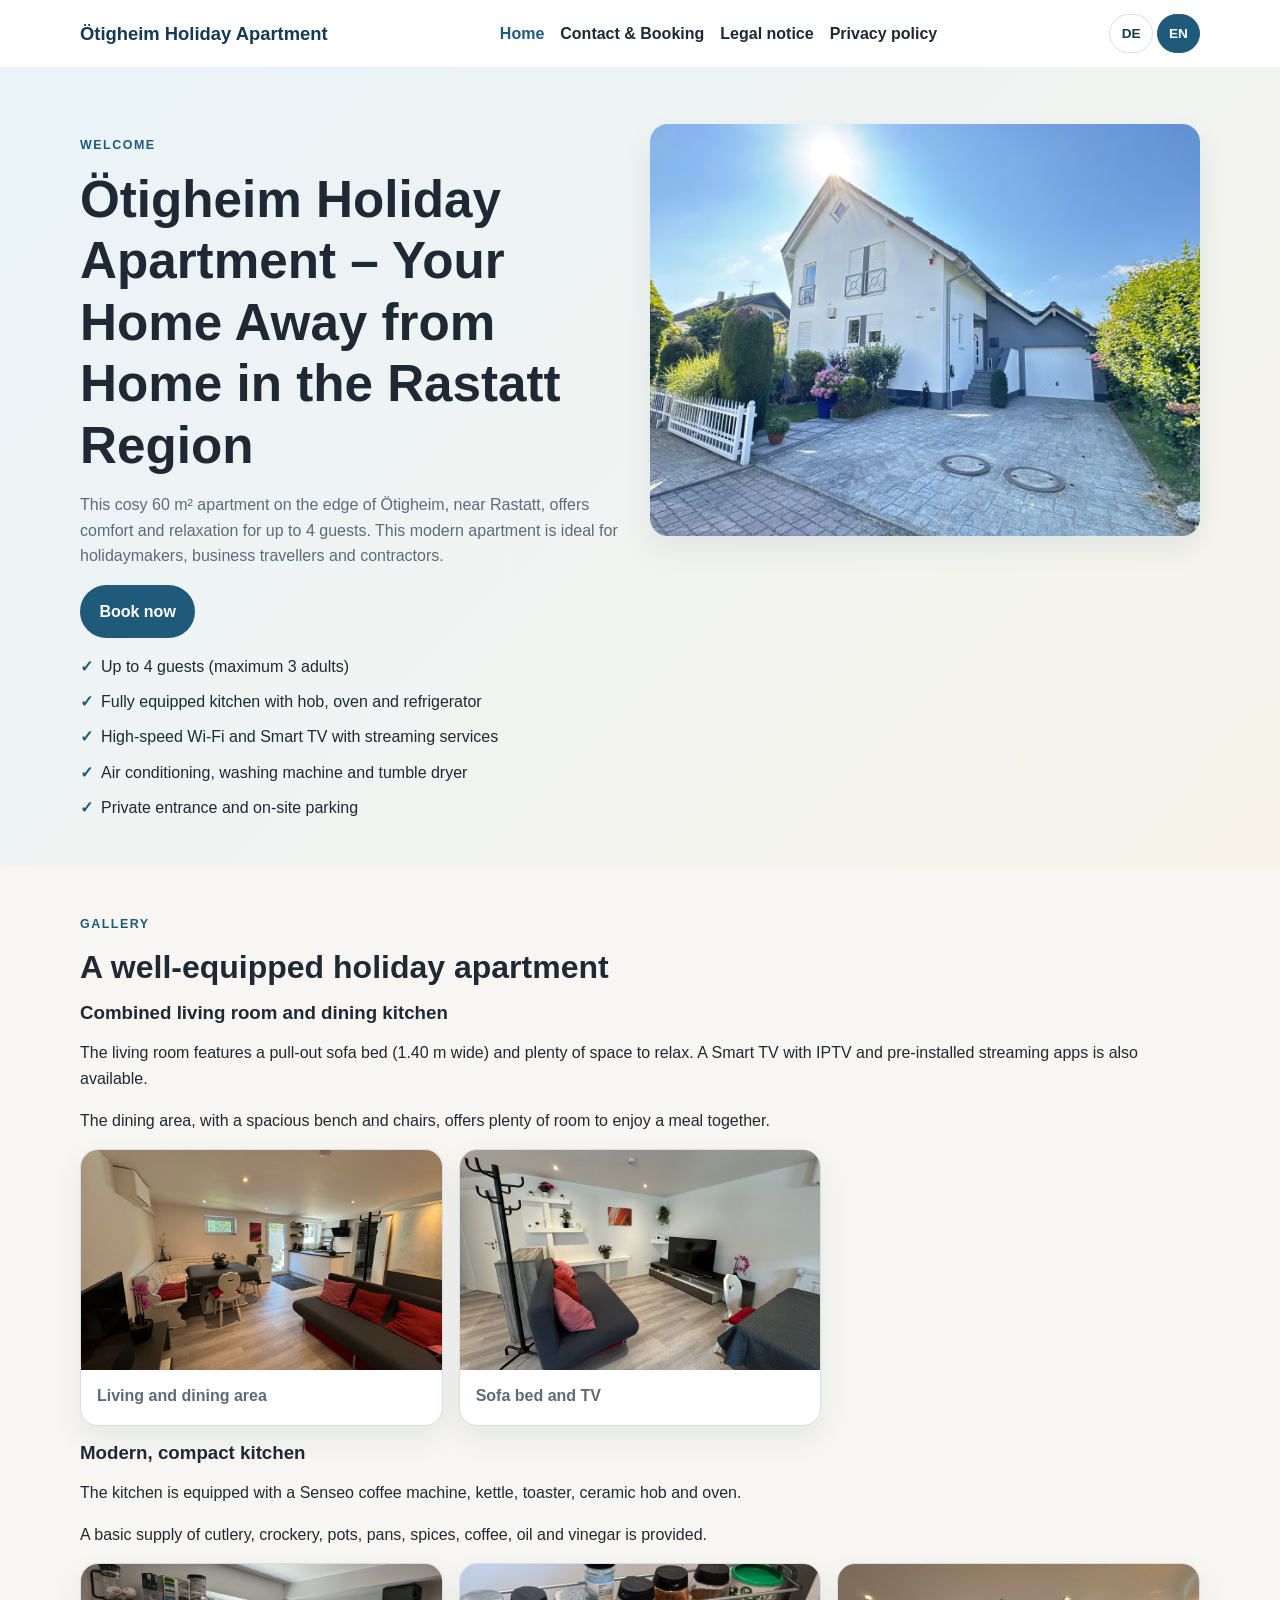
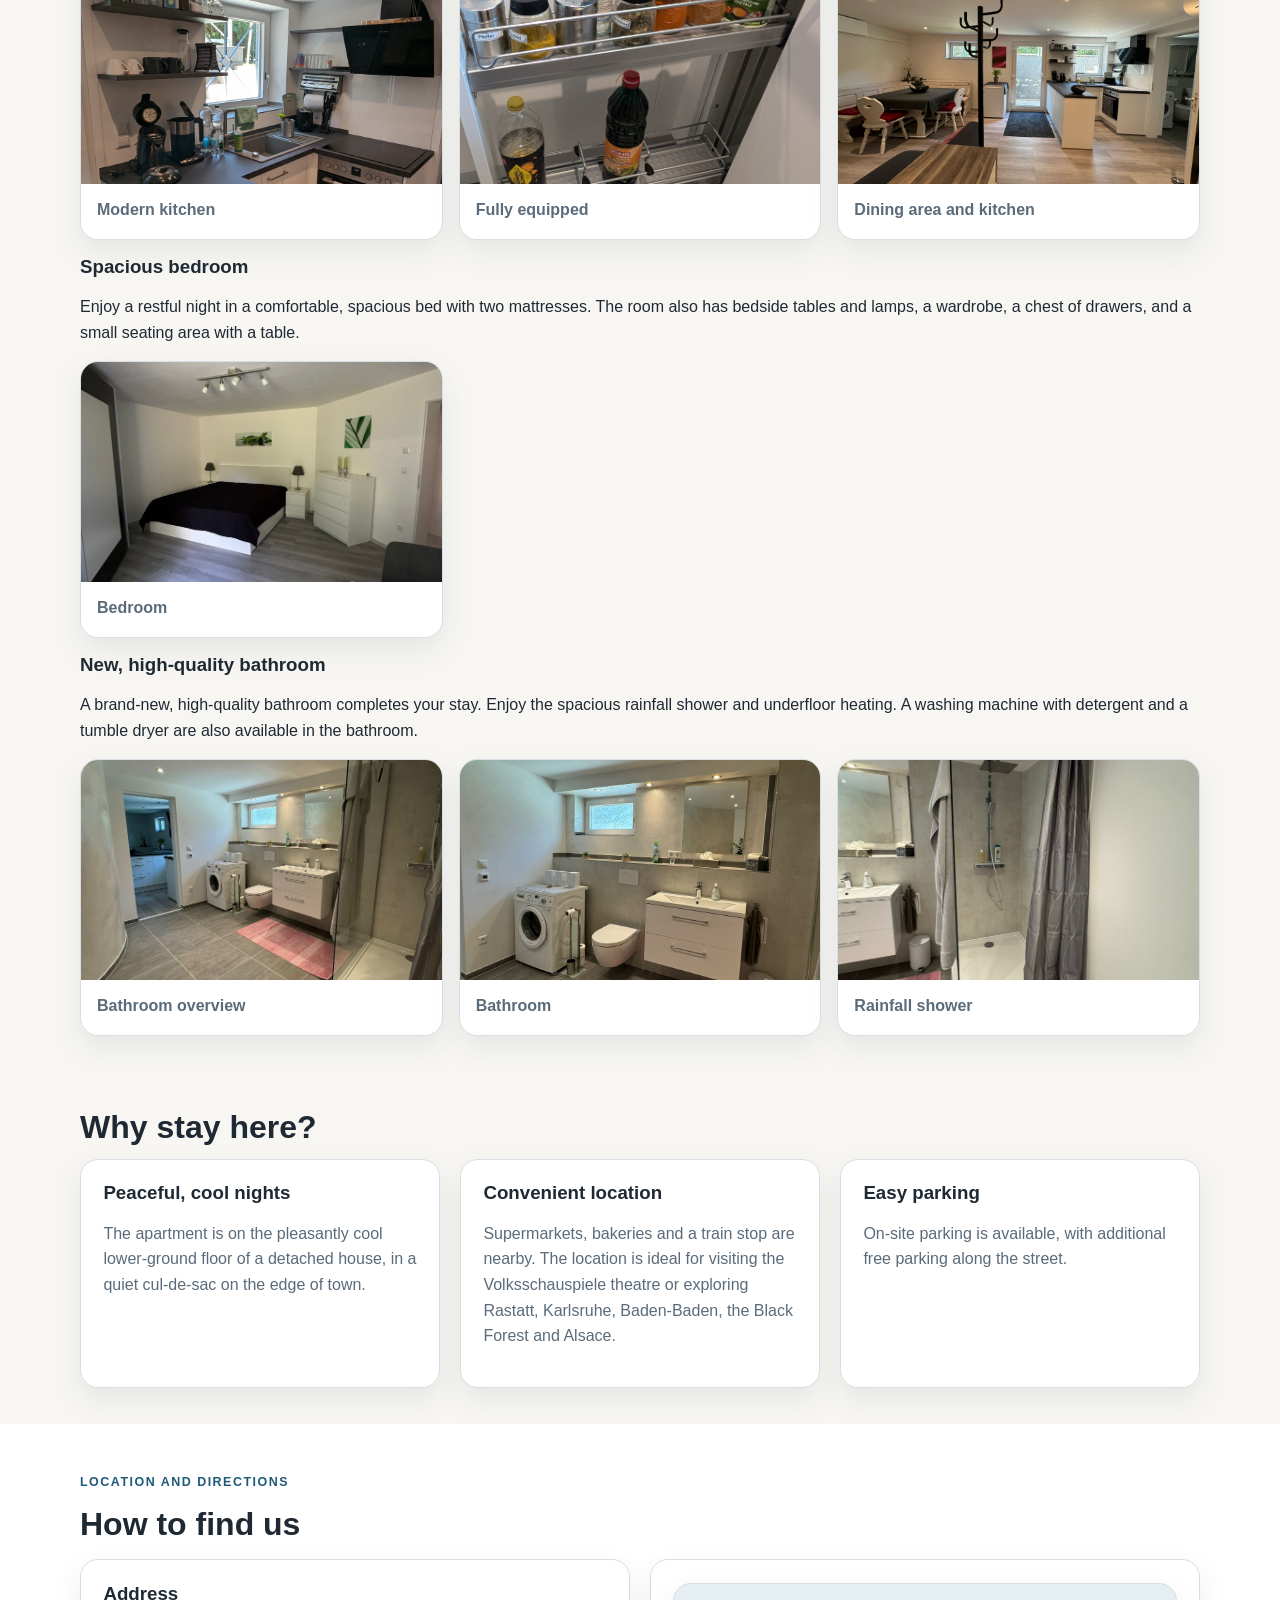
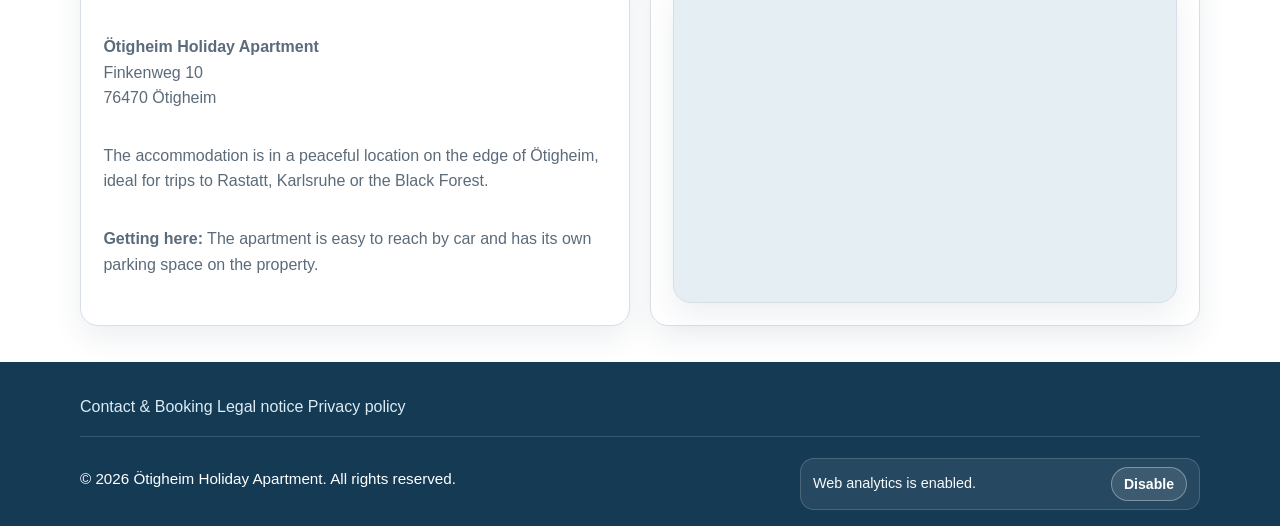
==== commit bbfa4b9a: "Add English language toggle and translations" ====
--- a/index.html
+++ b/index.html
@@ -26,6 +26,10 @@
         <a href="impressum.html">Impressum</a>
         <a href="datenschutz.html">Datenschutz</a>
       </nav>
+      <div class="language-switch" role="group" aria-label="Sprachauswahl">
+        <button class="language-toggle" type="button" lang="de" aria-label="Deutsch" aria-pressed="true" data-language="de">DE</button>
+        <button class="language-toggle" type="button" lang="en" aria-label="English" aria-pressed="false" data-language="en">EN</button>
+      </div>
     </div>
   </header>
 
@@ -181,6 +185,7 @@
   })();
   </script>
 
+  <script src="assets/js/translations.js" defer></script>
   <script src="assets/js/main.js" defer></script>
 </body>
 </html>
--- a/assets/css/style.css
+++ b/assets/css/style.css
@@ -65,6 +65,27 @@
   color: white;
   border-radius: 10px;
   padding: 0.45rem 0.8rem;
+}
+.language-switch {
+  display: inline-flex;
+  gap: 0.25rem;
+}
+.language-toggle {
+  border: 1px solid var(--border);
+  border-radius: 999px;
+  background: var(--surface);
+  color: var(--primary-dark);
+  padding: 0.45rem 0.7rem;
+  font: inherit;
+  font-size: 0.85rem;
+  font-weight: 700;
+  cursor: pointer;
+}
+.language-toggle:hover { border-color: var(--primary); color: var(--primary); }
+.language-toggle[aria-pressed="true"] {
+  background: var(--primary);
+  border-color: var(--primary);
+  color: #fff;
 }
 .hero {
   padding: 3.5rem 0 2.3rem;
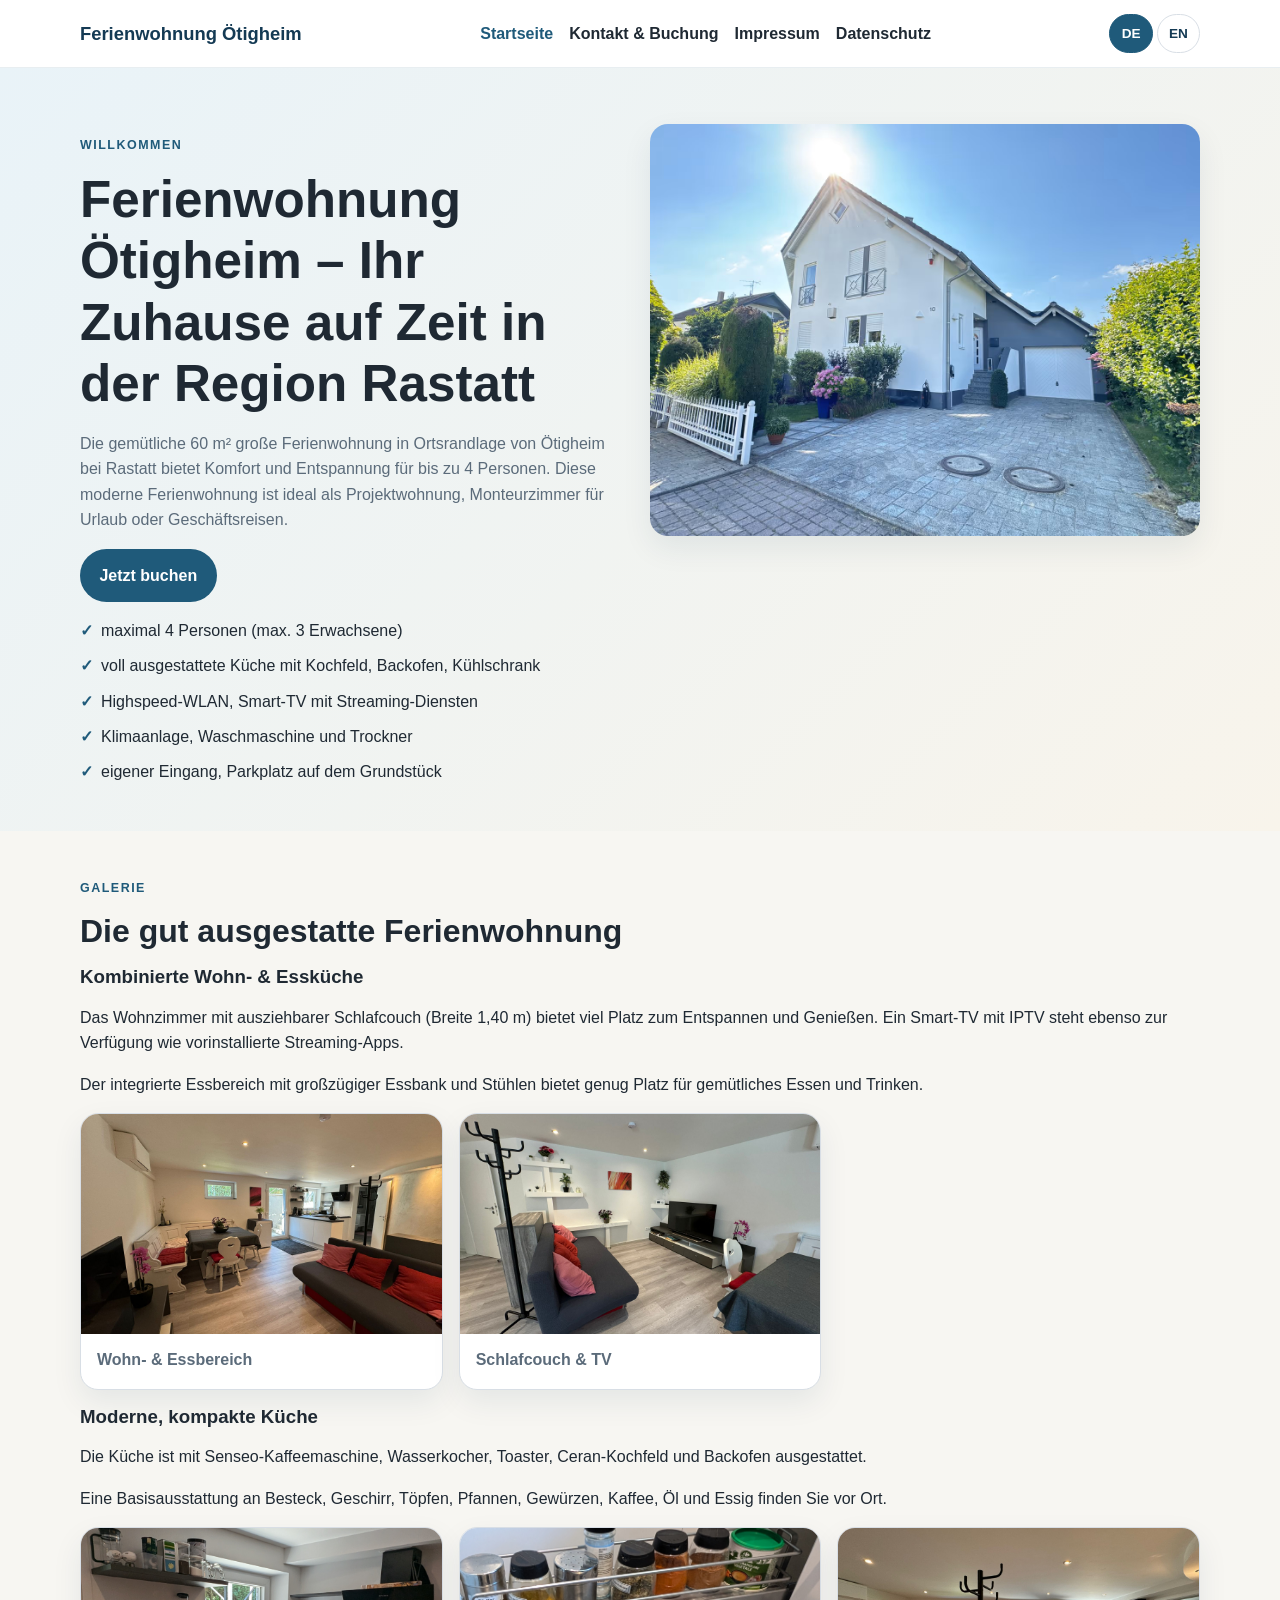
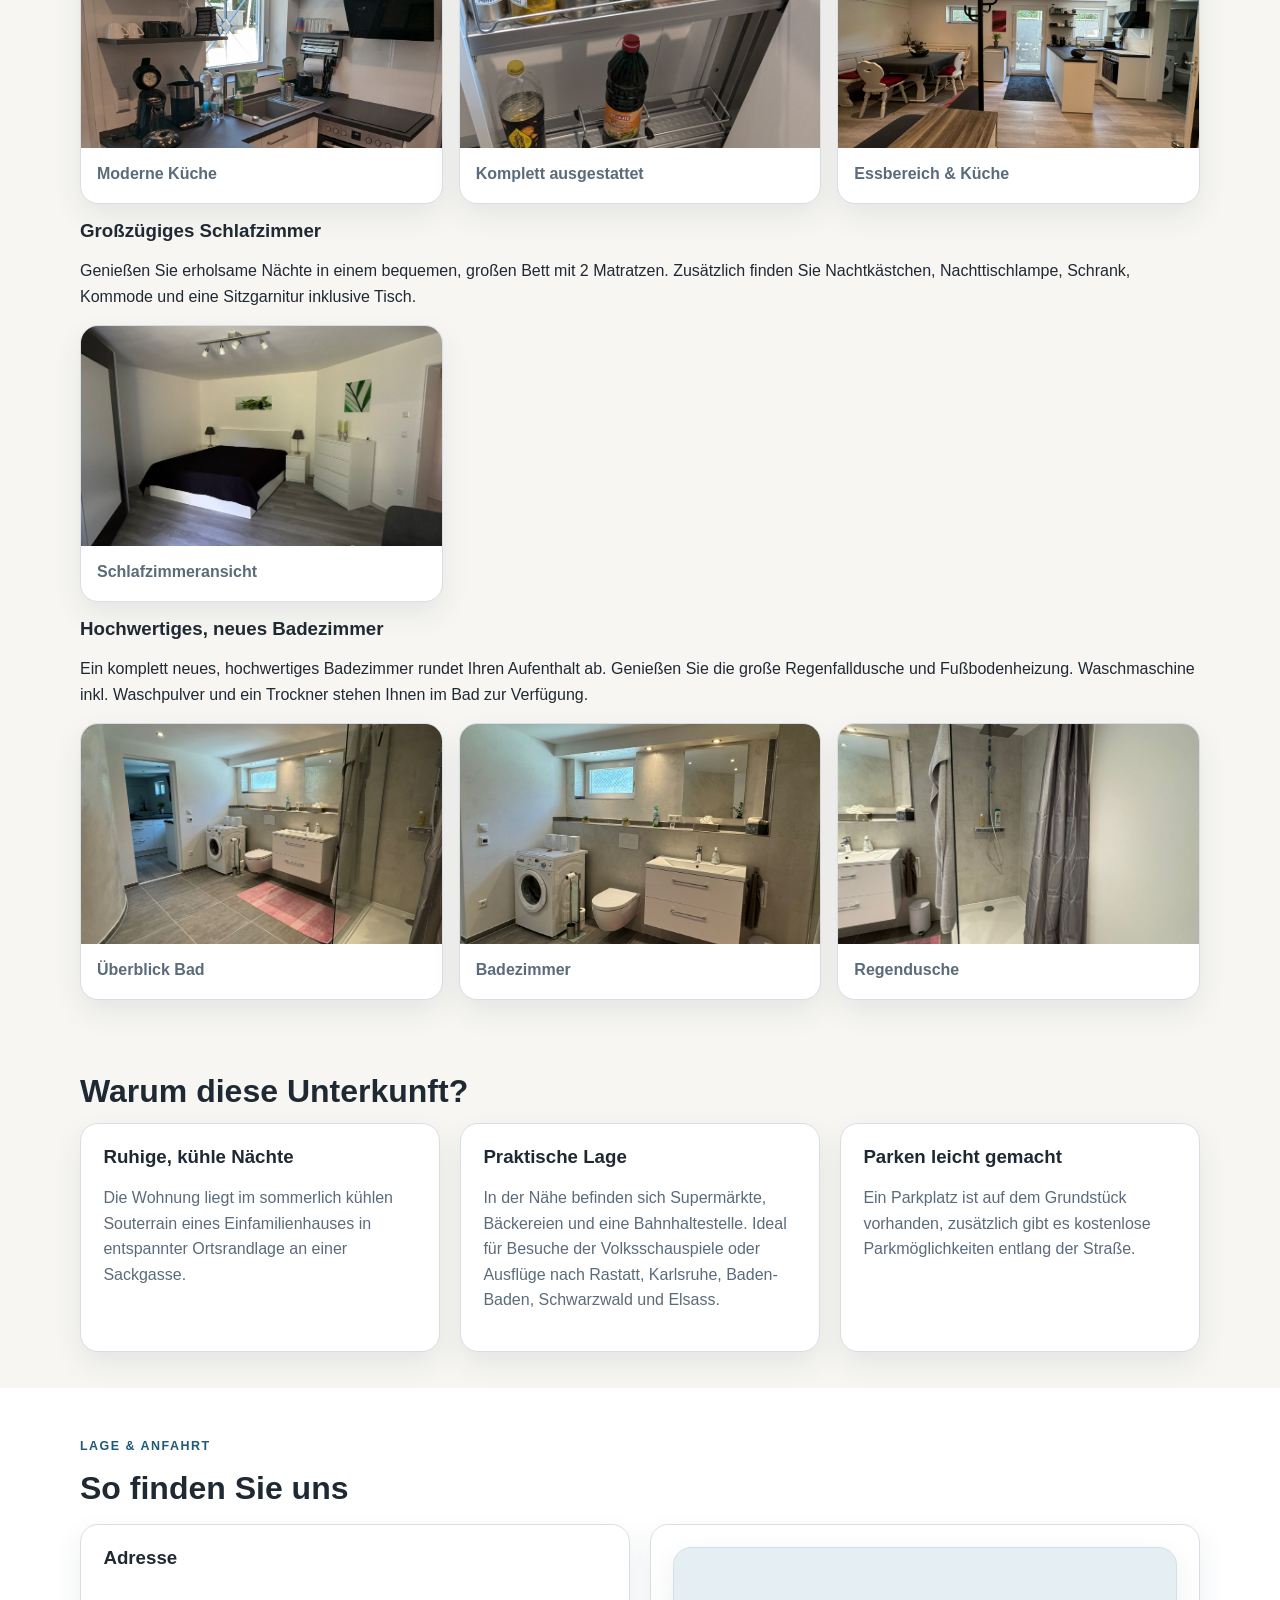
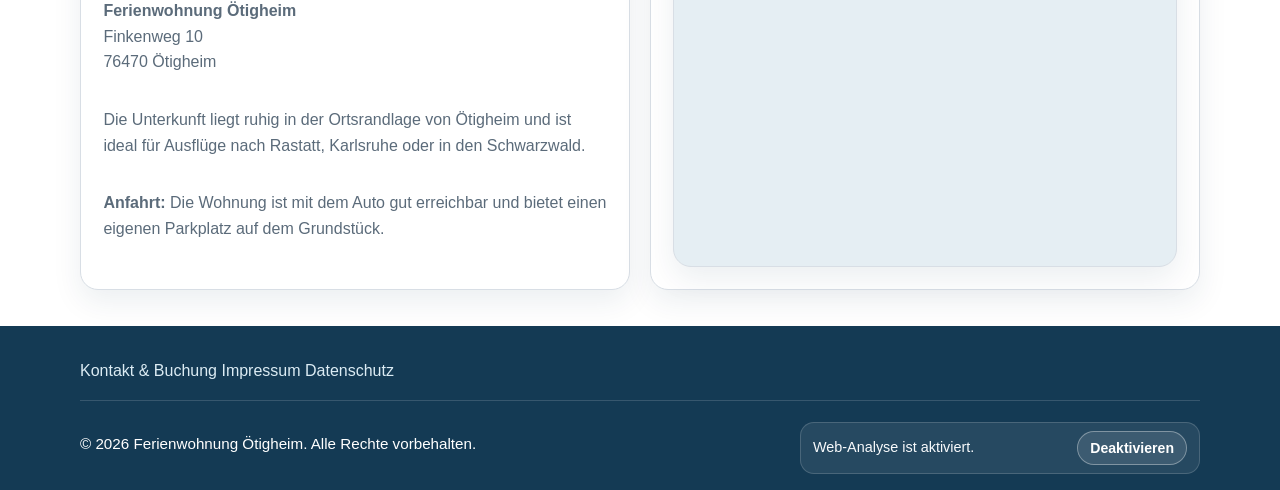
==== commit 3e247e80: "SEO optimised including English" ====
--- a/index.html
+++ b/index.html
@@ -3,15 +3,20 @@
 <head>
   <meta charset="UTF-8" />
   <meta name="viewport" content="width=device-width, initial-scale=1.0" />
-  <title>Ferienwohnung Ötigheim – Moderne Unterkunft bei Rastatt | Fewo Oetigheim</title>
+  <title>Ferienwohnung Ötigheim bei Rastatt | Fewo Oetigheim</title>
   <meta name="description" content="Gemütliche Ferienwohnung in Ötigheim bei Rastatt. Moderne Ausstattung, ruhige Lage, schnelle Buchung. Ideal für Urlaub, Geschäftsreisen und Monteure." />
   <meta property="og:title" content="Ferienwohnung Ötigheim – Moderne Unterkunft bei Rastatt" />
   <meta property="og:description" content="Gemütliche Ferienwohnung in Ötigheim. Moderne Ausstattung, ruhige Lage, schnelle Buchung." />
-  <meta property="og:image" content="https://www.fewo-oetigheim.de/bilder/wohnung.jpg" />
-  <meta property="og:url" content="https://www.fewo-oetigheim.de" />
+  <meta property="og:image" content="https://www.fewo-oetigheim.de/assets/img/Wonhzimmer_TV_Schlafcouch.jpg" />
+  <meta property="og:url" content="https://www.fewo-oetigheim.de/" />
   <meta property="og:type" content="website" />
+  <meta property="og:locale" content="de_DE" />
+  <meta property="og:locale:alternate" content="en_GB" />
   <meta name="robots" content="index, follow" />
   <link rel="canonical" href="https://www.fewo-oetigheim.de/" />
+  <link rel="alternate" hreflang="de-DE" href="https://www.fewo-oetigheim.de/" />
+  <link rel="alternate" hreflang="en-GB" href="https://www.fewo-oetigheim.de/en/" />
+  <link rel="alternate" hreflang="x-default" href="https://www.fewo-oetigheim.de/" />
   <link rel="icon" href="favicon.svg" type="image/svg+xml" />
   <link rel="stylesheet" href="assets/css/style.css" />
 </head>
@@ -27,8 +32,8 @@
         <a href="datenschutz.html">Datenschutz</a>
       </nav>
       <div class="language-switch" role="group" aria-label="Sprachauswahl">
-        <button class="language-toggle" type="button" lang="de" aria-label="Deutsch" aria-pressed="true" data-language="de">DE</button>
-        <button class="language-toggle" type="button" lang="en" aria-label="English" aria-pressed="false" data-language="en">EN</button>
+        <a class="language-toggle" lang="de" aria-label="Deutsch" aria-current="page" href="/">DE</a>
+        <a class="language-toggle" lang="en" aria-label="English" href="/en/">EN</a>
       </div>
     </div>
   </header>
--- a/assets/css/style.css
+++ b/assets/css/style.css
@@ -71,6 +71,9 @@
   gap: 0.25rem;
 }
 .language-toggle {
+  display: inline-flex;
+  align-items: center;
+  text-decoration: none;
   border: 1px solid var(--border);
   border-radius: 999px;
   background: var(--surface);
@@ -82,7 +85,13 @@
   cursor: pointer;
 }
 .language-toggle:hover { border-color: var(--primary); color: var(--primary); }
+.language-toggle:hover { text-decoration: none; }
 .language-toggle[aria-pressed="true"] {
+  background: var(--primary);
+  border-color: var(--primary);
+  color: #fff;
+}
+.language-toggle[aria-current="page"] {
   background: var(--primary);
   border-color: var(--primary);
   color: #fff;
